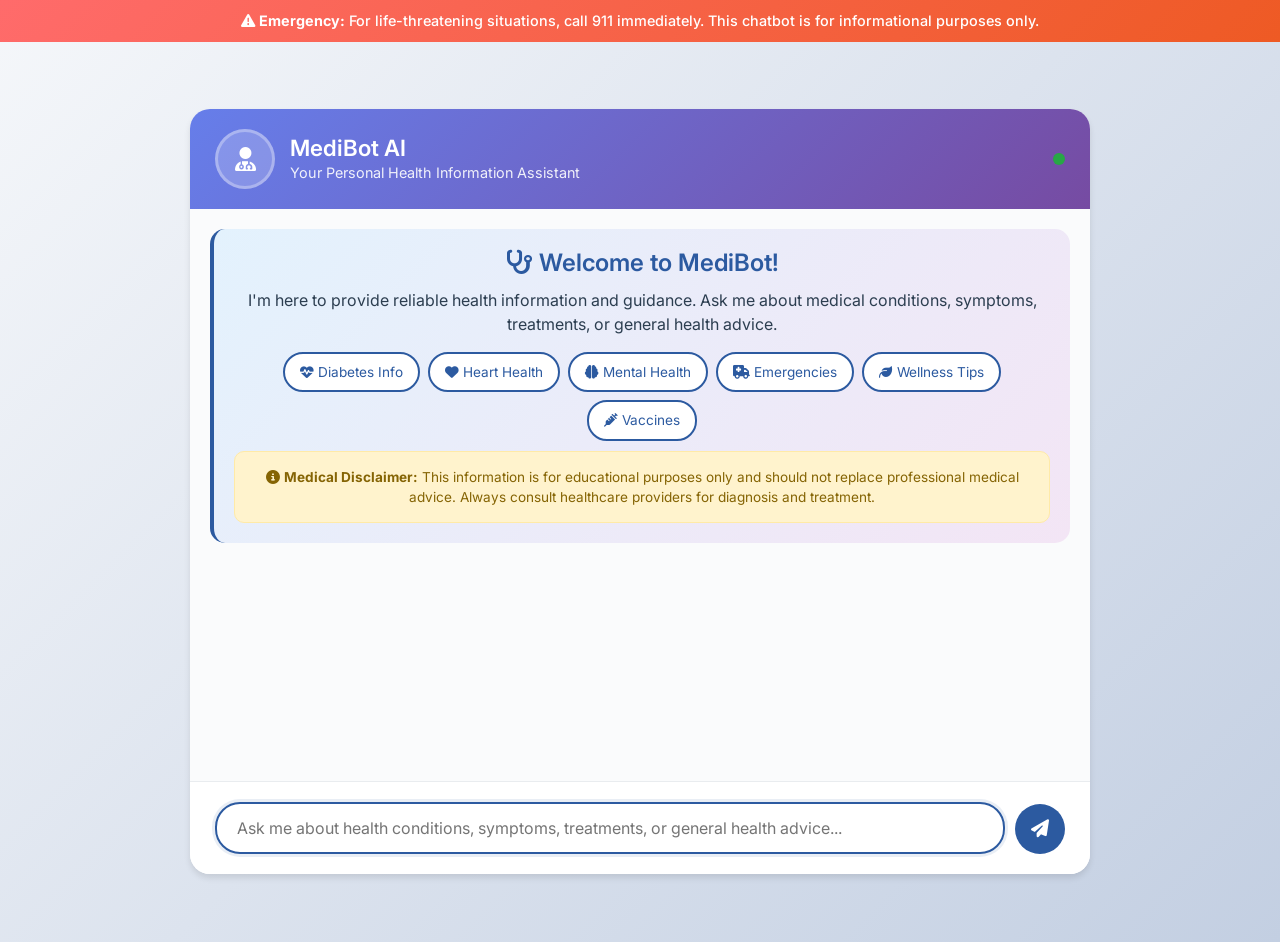
==== templates/chat.html @ 62eaead3 "first commit" ====
<!DOCTYPE html>
<html lang="en">
<head>
    <meta charset="UTF-8">
    <meta name="viewport" content="width=device-width, initial-scale=1.0">
    <title>MediBot - Your AI Health Assistant</title>
    
    <!-- Bootstrap 5 CSS -->
    <link href="https://cdn.jsdelivr.net/npm/bootstrap@5.3.0/dist/css/bootstrap.min.css" rel="stylesheet">
    <!-- Font Awesome -->
    <link rel="stylesheet" href="https://cdnjs.cloudflare.com/ajax/libs/font-awesome/6.4.0/css/all.min.css">
    <!-- Google Fonts -->
    <link href="https://fonts.googleapis.com/css2?family=Inter:wght@300;400;500;600;700&display=swap" rel="stylesheet">
    
    <style>
        :root {
            --primary-color: #2c5aa0;
            --secondary-color: #4a90e2;
            --success-color: #28a745;
            --danger-color: #dc3545;
            --warning-color: #ffc107;
            --info-color: #17a2b8;
            --light-bg: #f8f9fa;
            --dark-text: #2c3e50;
            --border-color: #e9ecef;
            --shadow: 0 4px 6px rgba(0, 0, 0, 0.1);
            --medical-gradient: linear-gradient(135deg, #667eea 0%, #764ba2 100%);
        }

        * {
            margin: 0;
            padding: 0;
            box-sizing: border-box;
        }

        body {
            font-family: 'Inter', sans-serif;
            background: linear-gradient(135deg, #f5f7fa 0%, #c3cfe2 100%);
            min-height: 100vh;
            color: var(--dark-text);
        }

        .main-container {
            min-height: 100vh;
            display: flex;
            align-items: center;
            padding: 20px;
        }

        .chat-container {
            max-width: 900px;
            width: 100%;
            margin: 0 auto;
            background: white;
            border-radius: 20px;
            box-shadow: var(--shadow);
            overflow: hidden;
            display: flex;
            flex-direction: column;
            height: 85vh;
        }

        .chat-header {
            background: var(--medical-gradient);
            color: white;
            padding: 20px 25px;
            display: flex;
            align-items: center;
            gap: 15px;
        }

        .bot-avatar {
            width: 60px;
            height: 60px;
            border-radius: 50%;
            background: rgba(255, 255, 255, 0.2);
            display: flex;
            align-items: center;
            justify-content: center;
            font-size: 24px;
            border: 3px solid rgba(255, 255, 255, 0.3);
        }

        .bot-info h3 {
            margin: 0;
            font-weight: 600;
            font-size: 1.4rem;
        }

        .bot-info p {
            margin: 0;
            opacity: 0.9;
            font-size: 0.9rem;
        }

        .status-indicator {
            width: 12px;
            height: 12px;
            background: var(--success-color);
            border-radius: 50%;
            margin-left: auto;
            animation: pulse 2s infinite;
        }

        @keyframes pulse {
            0% { opacity: 1; }
            50% { opacity: 0.5; }
            100% { opacity: 1; }
        }

        .chat-body {
            flex: 1;
            padding: 20px;
            overflow-y: auto;
            background: #fafbfc;
            display: flex;
            flex-direction: column;
            gap: 15px;
        }

        .welcome-message {
            background: linear-gradient(135deg, #e3f2fd 0%, #f3e5f5 100%);
            border-radius: 15px;
            padding: 20px;
            text-align: center;
            border-left: 4px solid var(--primary-color);
            margin-bottom: 20px;
        }

        .welcome-message h4 {
            color: var(--primary-color);
            margin-bottom: 10px;
            font-weight: 600;
        }

        .quick-suggestions {
            display: flex;
            flex-wrap: wrap;
            gap: 8px;
            margin-top: 15px;
            justify-content: center;
        }

        .suggestion-btn {
            background: white;
            border: 2px solid var(--primary-color);
            color: var(--primary-color);
            padding: 8px 15px;
            border-radius: 20px;
            font-size: 0.85rem;
            cursor: pointer;
            transition: all 0.3s ease;
            white-space: nowrap;
        }

        .suggestion-btn:hover {
            background: var(--primary-color);
            color: white;
            transform: translateY(-2px);
        }

        .message {
            display: flex;
            margin-bottom: 15px;
            animation: fadeInUp 0.3s ease;
        }

        @keyframes fadeInUp {
            from {
                opacity: 0;
                transform: translateY(20px);
            }
            to {
                opacity: 1;
                transform: translateY(0);
            }
        }

        .message.user {
            justify-content: flex-end;
        }

        .message.bot {
            justify-content: flex-start;
        }

        .message-content {
            max-width: 75%;
            padding: 15px 20px;
            border-radius: 18px;
            position: relative;
            word-wrap: break-word;
            line-height: 1.5;
        }

        .message.user .message-content {
            background: var(--primary-color);
            color: white;
            border-bottom-right-radius: 5px;
        }

        .message.bot .message-content {
            background: white;
            color: var(--dark-text);
            border: 1px solid var(--border-color);
            border-bottom-left-radius: 5px;
            box-shadow: 0 2px 4px rgba(0, 0, 0, 0.05);
        }

        .message-time {
            font-size: 0.75rem;
            opacity: 0.7;
            margin-top: 5px;
            display: block;
        }

        .message-avatar {
            width: 35px;
            height: 35px;
            border-radius: 50%;
            margin: 0 10px;
            display: flex;
            align-items: center;
            justify-content: center;
            font-size: 16px;
            flex-shrink: 0;
        }

        .message.user .message-avatar {
            background: var(--secondary-color);
            color: white;
        }

        .message.bot .message-avatar {
            background: var(--medical-gradient);
            color: white;
        }

        .chat-footer {
            padding: 20px 25px;
            background: white;
            border-top: 1px solid var(--border-color);
        }

        .input-container {
            display: flex;
            gap: 10px;
            align-items: flex-end;
        }

        .message-input {
            flex: 1;
            border: 2px solid var(--border-color);
            border-radius: 25px;
            padding: 12px 20px;
            font-size: 1rem;
            outline: none;
            transition: all 0.3s ease;
            resize: none;
            min-height: 50px;
            max-height: 120px;
        }

        .message-input:focus {
            border-color: var(--primary-color);
            box-shadow: 0 0 0 3px rgba(44, 90, 160, 0.1);
        }

        .send-button {
            width: 50px;
            height: 50px;
            border-radius: 50%;
            background: var(--primary-color);
            color: white;
            border: none;
            display: flex;
            align-items: center;
            justify-content: center;
            cursor: pointer;
            transition: all 0.3s ease;
            font-size: 18px;
        }

        .send-button:hover:not(:disabled) {
            background: var(--secondary-color);
            transform: scale(1.05);
        }

        .send-button:disabled {
            opacity: 0.6;
            cursor: not-allowed;
        }

        .typing-indicator {
            display: none;
            padding: 15px 20px;
            background: white;
            border-radius: 18px;
            border-bottom-left-radius: 5px;
            border: 1px solid var(--border-color);
            max-width: 75%;
        }

        .typing-dots {
            display: flex;
            gap: 4px;
        }

        .typing-dot {
            width: 8px;
            height: 8px;
            border-radius: 50%;
            background: var(--primary-color);
            animation: typing 1.4s infinite;
        }

        .typing-dot:nth-child(2) { animation-delay: 0.2s; }
        .typing-dot:nth-child(3) { animation-delay: 0.4s; }

        @keyframes typing {
            0%, 60%, 100% { transform: translateY(0); }
            30% { transform: translateY(-10px); }
        }

        .emergency-banner {
            background: linear-gradient(135deg, #ff6b6b 0%, #ee5a24 100%);
            color: white;
            padding: 10px 20px;
            text-align: center;
            font-size: 0.9rem;
            font-weight: 500;
        }

        .disclaimer {
            background: #fff3cd;
            border: 1px solid #ffeaa7;
            color: #856404;
            padding: 15px;
            border-radius: 10px;
            font-size: 0.85rem;
            margin-top: 10px;
        }

        /* Responsive Design */
        @media (max-width: 768px) {
            .main-container {
                padding: 10px;
            }
            
            .chat-container {
                height: 95vh;
                border-radius: 15px;
            }
            
            .chat-header {
                padding: 15px 20px;
            }
            
            .bot-avatar {
                width: 50px;
                height: 50px;
                font-size: 20px;
            }
            
            .bot-info h3 {
                font-size: 1.2rem;
            }
            
            .message-content {
                max-width: 85%;
                padding: 12px 16px;
            }
            
            .quick-suggestions {
                flex-direction: column;
                align-items: center;
            }
            
            .suggestion-btn {
                width: 100%;
                max-width: 200px;
            }
        }

        /* Custom scrollbar */
        .chat-body::-webkit-scrollbar {
            width: 6px;
        }

        .chat-body::-webkit-scrollbar-track {
            background: #f1f1f1;
            border-radius: 10px;
        }

        .chat-body::-webkit-scrollbar-thumb {
            background: var(--primary-color);
            border-radius: 10px;
        }

        .chat-body::-webkit-scrollbar-thumb:hover {
            background: var(--secondary-color);
        }

        /* Message formatting */
        .message-content h4, .message-content h5 {
            color: var(--primary-color);
            margin-bottom: 8px;
            font-weight: 600;
        }

        .message-content ul, .message-content ol {
            margin: 10px 0;
            padding-left: 20px;
        }

        .message-content li {
            margin-bottom: 5px;
        }

        .message-content strong {
            color: var(--primary-color);
        }
    </style>
</head>

<body>
    <div class="emergency-banner">
        <i class="fas fa-exclamation-triangle"></i>
        <strong>Emergency:</strong> For life-threatening situations, call 911 immediately. This chatbot is for informational purposes only.
    </div>

    <div class="main-container">
        <div class="chat-container">
            <!-- Chat Header -->
            <div class="chat-header">
                <div class="bot-avatar">
                    <i class="fas fa-user-md"></i>
                </div>
                <div class="bot-info">
                    <h3>MediBot AI</h3>
                    <p>Your Personal Health Information Assistant</p>
                </div>
                <div class="status-indicator"></div>
            </div>

            <!-- Chat Body -->
            <div class="chat-body" id="chatBody">
                <div class="welcome-message">
                    <h4><i class="fas fa-stethoscope"></i> Welcome to MediBot!</h4>
                    <p>I'm here to provide reliable health information and guidance. Ask me about medical conditions, symptoms, treatments, or general health advice.</p>
                    
                    <div class="quick-suggestions">
                        <button class="suggestion-btn" onclick="sendSuggestion('What is diabetes?')">
                            <i class="fas fa-heartbeat"></i> Diabetes Info
                        </button>
                        <button class="suggestion-btn" onclick="sendSuggestion('Heart disease symptoms')">
                            <i class="fas fa-heart"></i> Heart Health
                        </button>
                        <button class="suggestion-btn" onclick="sendSuggestion('Mental health tips')">
                            <i class="fas fa-brain"></i> Mental Health
                        </button>
                        <button class="suggestion-btn" onclick="sendSuggestion('Emergency situations')">
                            <i class="fas fa-ambulance"></i> Emergencies
                        </button>
                        <button class="suggestion-btn" onclick="sendSuggestion('Healthy lifestyle tips')">
                            <i class="fas fa-leaf"></i> Wellness Tips
                        </button>
                        <button class="suggestion-btn" onclick="sendSuggestion('Vaccination information')">
                            <i class="fas fa-syringe"></i> Vaccines
                        </button>
                    </div>

                    <div class="disclaimer">
                        <i class="fas fa-info-circle"></i>
                        <strong>Medical Disclaimer:</strong> This information is for educational purposes only and should not replace professional medical advice. Always consult healthcare providers for diagnosis and treatment.
                    </div>
                </div>

                <div class="typing-indicator" id="typingIndicator">
                    <div class="typing-dots">
                        <div class="typing-dot"></div>
                        <div class="typing-dot"></div>
                        <div class="typing-dot"></div>
                    </div>
                </div>
            </div>

            <!-- Chat Footer -->
            <div class="chat-footer">
                <form id="messageForm" class="input-container">
                    <textarea 
                        id="messageInput" 
                        class="message-input" 
                        placeholder="Ask me about health conditions, symptoms, treatments, or general health advice..."
                        rows="1"
                        required
                    ></textarea>
                    <button type="submit" class="send-button" id="sendButton">
                        <i class="fas fa-paper-plane"></i>
                    </button>
                </form>
            </div>
        </div>
    </div>

    <!-- Bootstrap 5 JS -->
    <script src="https://cdn.jsdelivr.net/npm/bootstrap@5.3.0/dist/js/bootstrap.bundle.min.js"></script>
    <!-- jQuery -->
    <script src="https://code.jquery.com/jquery-3.7.0.min.js"></script>

    <script>
        $(document).ready(function() {
            const chatBody = $('#chatBody');
            const messageForm = $('#messageForm');
            const messageInput = $('#messageInput');
            const sendButton = $('#sendButton');
            const typingIndicator = $('#typingIndicator');

            // Auto-resize textarea
            messageInput.on('input', function() {
                this.style.height = 'auto';
                this.style.height = (this.scrollHeight) + 'px';
            });

            // Handle form submission
            messageForm.on('submit', function(e) {
                e.preventDefault();
                const message = messageInput.val().trim();
                if (message) {
                    sendMessage(message);
                }
            });

            // Send message function
            function sendMessage(message) {
                const timestamp = getCurrentTime();
                
                // Add user message
                addMessage(message, 'user', timestamp);
                
                // Clear input and disable send button
                messageInput.val('');
                messageInput.css('height', 'auto');
                sendButton.prop('disabled', true);
                
                // Show typing indicator
                showTypingIndicator();
                
                // Send AJAX request
                $.ajax({
                    url: '/get',
                    method: 'POST',
                    data: { msg: message },
                    success: function(response) {
                        hideTypingIndicator();
                        addMessage(response, 'bot', timestamp);
                        sendButton.prop('disabled', false);
                        messageInput.focus();
                    },
                    error: function() {
                        hideTypingIndicator();
                        addMessage('Sorry, I encountered an error. Please try again.', 'bot', timestamp);
                        sendButton.prop('disabled', false);
                        messageInput.focus();
                    }
                });
            }

            // Add message to chat
            function addMessage(content, sender, timestamp) {
                const messageHtml = `
                    <div class="message ${sender}">
                        ${sender === 'bot' ? '<div class="message-avatar"><i class="fas fa-user-md"></i></div>' : ''}
                        <div class="message-content">
                            ${formatMessage(content)}
                            <span class="message-time">${timestamp}</span>
                        </div>
                        ${sender === 'user' ? '<div class="message-avatar"><i class="fas fa-user"></i></div>' : ''}
                    </div>
                `;
                
                chatBody.append(messageHtml);
                scrollToBottom();
            }

            // Format message content
            function formatMessage(content) {
                // Convert **text** to bold
                content = content.replace(/\*\*(.*?)\*\*/g, '<strong>$1</strong>');
                
                // Convert bullet points
                content = content.replace(/^• /gm, '<li>');
                content = content.replace(/^- /gm, '<li>');
                
                // Convert line breaks
                content = content.replace(/\n/g, '<br>');
                
                // Wrap lists
                if (content.includes('<li>')) {
                    content = content.replace(/(<li>.*?<br>)+/g, function(match) {
                        return '<ul>' + match.replace(/<br>/g, '</li>') + '</ul>';
                    });
                }
                
                return content;
            }

            // Show typing indicator
            function showTypingIndicator() {
                typingIndicator.show();
                scrollToBottom();
            }

            // Hide typing indicator
            function hideTypingIndicator() {
                typingIndicator.hide();
            }

            // Scroll to bottom
            function scrollToBottom() {
                chatBody.scrollTop(chatBody[0].scrollHeight);
            }

            // Get current time
            function getCurrentTime() {
                const now = new Date();
                return now.toLocaleTimeString([], { hour: '2-digit', minute: '2-digit' });
            }

            // Handle Enter key (Shift+Enter for new line)
            messageInput.on('keydown', function(e) {
                if (e.key === 'Enter' && !e.shiftKey) {
                    e.preventDefault();
                    messageForm.submit();
                }
            });

            // Focus on input when page loads
            messageInput.focus();
        });

        // Send suggestion function
        function sendSuggestion(message) {
            $('#messageInput').val(message);
            $('#messageForm').submit();
        }
    </script>
</body>
</html>
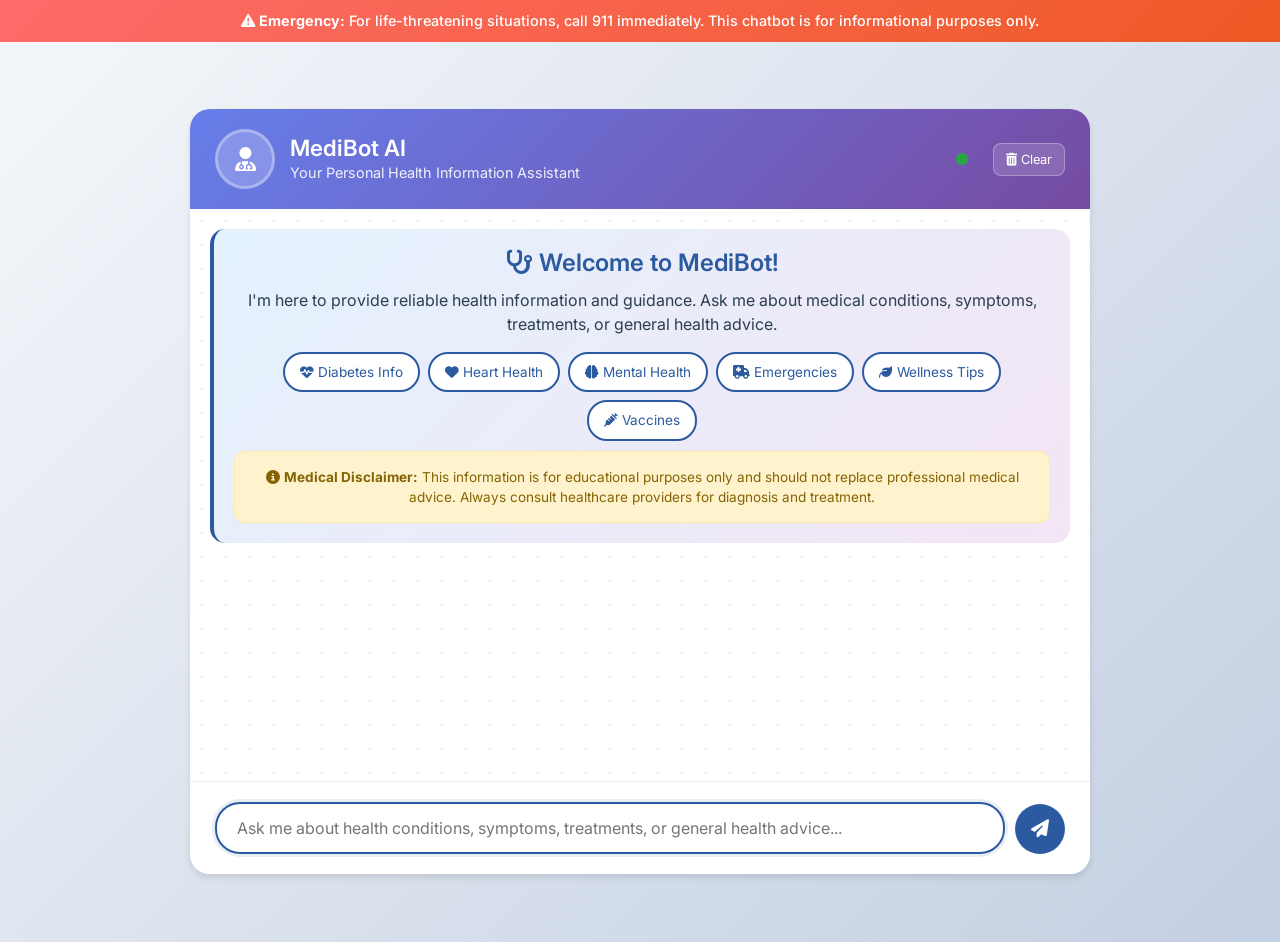
==== commit c82e60e4: "#1" ====
--- a/templates/chat.html
+++ b/templates/chat.html
@@ -112,10 +112,13 @@
             flex: 1;
             padding: 20px;
             overflow-y: auto;
-            background: #fafbfc;
+            background: var(--chat-bg);
+            background-image: radial-gradient(var(--border-color) 1px, transparent 1px);
+            background-size: 24px 24px;
             display: flex;
             flex-direction: column;
             gap: 15px;
+            transition: background 0.3s;
         }
 
         .welcome-message {
@@ -419,6 +422,87 @@
 
         .message-content strong {
             color: var(--primary-color);
+        }
+
+        /* Message actions (copy + feedback) */
+        .message-actions {
+            display: flex;
+            align-items: center;
+            gap: 6px;
+            margin-top: 8px;
+            opacity: 0;
+            transition: opacity 0.2s ease;
+        }
+
+        .message:hover .message-actions {
+            opacity: 1;
+        }
+
+        .action-btn {
+            background: none;
+            border: 1px solid var(--border-color);
+            border-radius: 12px;
+            padding: 3px 8px;
+            font-size: 0.75rem;
+            cursor: pointer;
+            color: #6c757d;
+            display: flex;
+            align-items: center;
+            gap: 4px;
+            transition: all 0.2s ease;
+        }
+
+        .action-btn:hover {
+            background: var(--light-bg);
+            color: var(--primary-color);
+            border-color: var(--primary-color);
+        }
+
+        .action-btn.copied {
+            color: var(--success-color);
+            border-color: var(--success-color);
+        }
+
+        .action-btn.liked {
+            color: var(--success-color);
+            border-color: var(--success-color);
+            background: #e8f5e9;
+        }
+
+        .action-btn.disliked {
+            color: var(--danger-color);
+            border-color: var(--danger-color);
+            background: #fdecea;
+        }
+
+        /* Scroll to top button */
+        #scrollTopBtn {
+            position: fixed;
+            bottom: 30px;
+            right: 30px;
+            width: 44px;
+            height: 44px;
+            border-radius: 50%;
+            background: var(--primary-color);
+            color: white;
+            border: none;
+            font-size: 18px;
+            cursor: pointer;
+            display: none;
+            align-items: center;
+            justify-content: center;
+            box-shadow: 0 4px 12px rgba(44, 90, 160, 0.4);
+            transition: all 0.3s ease;
+            z-index: 999;
+        }
+
+        #scrollTopBtn:hover {
+            background: var(--secondary-color);
+            transform: translateY(-2px);
+        }
+
+        #scrollTopBtn.visible {
+            display: flex;
         }
     </style>
 </head>
@@ -441,6 +525,9 @@
                     <p>Your Personal Health Information Assistant</p>
                 </div>
                 <div class="status-indicator"></div>
+                <button id="clearChatBtn" title="Clear chat" aria-label="Clear chat history" style="background:rgba(255,255,255,0.15);border:1px solid rgba(255,255,255,0.3);color:white;border-radius:8px;padding:6px 12px;font-size:0.8rem;cursor:pointer;margin-left:10px;transition:background 0.2s;">
+                    <i class="fas fa-trash-alt"></i> Clear
+                </button>
             </div>
 
             <!-- Chat Body -->
@@ -503,6 +590,11 @@
         </div>
     </div>
 
+    <!-- Scroll to top button -->
+    <button id="scrollTopBtn" title="Scroll to top" aria-label="Scroll to top">
+        <i class="fas fa-chevron-up"></i>
+    </button>
+
     <!-- Bootstrap 5 JS -->
     <script src="https://cdn.jsdelivr.net/npm/bootstrap@5.3.0/dist/js/bootstrap.bundle.min.js"></script>
     <!-- jQuery -->
@@ -515,6 +607,26 @@
             const messageInput = $('#messageInput');
             const sendButton = $('#sendButton');
             const typingIndicator = $('#typingIndicator');
+
+            // Load chat history from session
+            $.get('/history', function(history) {
+                history.forEach(function(entry) {
+                    const timestamp = '';
+                    if (entry.role === 'user') {
+                        addMessage(entry.text, 'user', timestamp, true);
+                    } else {
+                        addMessage(entry.text, 'bot', timestamp, true);
+                    }
+                });
+                if (history.length > 0) scrollToBottom();
+            });
+
+            // Clear chat button
+            $('#clearChatBtn').on('click', function() {
+                $.post('/clear', function() {
+                    chatBody.find('.message').remove();
+                });
+            });
 
             // Auto-resize textarea
             messageInput.on('input', function() {
@@ -567,20 +679,37 @@
             }
 
             // Add message to chat
-            function addMessage(content, sender, timestamp) {
+            function addMessage(content, sender, timestamp, silent) {
+                const actions = sender === 'bot' ? `
+                    <div class="message-actions">
+                        <button class="action-btn copy-btn" title="Copy to clipboard">
+                            <i class="fas fa-copy"></i> Copy
+                        </button>
+                        <button class="action-btn feedback-btn" data-value="up" title="Helpful">
+                            <i class="fas fa-thumbs-up"></i>
+                        </button>
+                        <button class="action-btn feedback-btn" data-value="down" title="Not helpful">
+                            <i class="fas fa-thumbs-down"></i>
+                        </button>
+                    </div>` : '';
+
+                const timeHtml = timestamp ? `<span class="message-time">${timestamp}</span>` : '';
+                const animStyle = silent ? 'style="animation:none"' : '';
+
                 const messageHtml = `
-                    <div class="message ${sender}">
+                    <div class="message ${sender}" ${animStyle}>
                         ${sender === 'bot' ? '<div class="message-avatar"><i class="fas fa-user-md"></i></div>' : ''}
                         <div class="message-content">
                             ${formatMessage(content)}
-                            <span class="message-time">${timestamp}</span>
+                            ${timeHtml}
+                            ${actions}
                         </div>
                         ${sender === 'user' ? '<div class="message-avatar"><i class="fas fa-user"></i></div>' : ''}
                     </div>
                 `;
-                
+
                 chatBody.append(messageHtml);
-                scrollToBottom();
+                if (!silent) scrollToBottom();
             }
 
             // Format message content
@@ -635,6 +764,45 @@
                 }
             });
 
+            // Copy button handler
+            chatBody.on('click', '.copy-btn', function() {
+                const btn = $(this);
+                const text = btn.closest('.message-content').clone()
+                    .find('.message-time, .message-actions').remove().end()
+                    .text().trim();
+                navigator.clipboard.writeText(text).then(() => {
+                    btn.addClass('copied').html('<i class="fas fa-check"></i> Copied');
+                    setTimeout(() => btn.removeClass('copied').html('<i class="fas fa-copy"></i> Copy'), 2000);
+                });
+            });
+
+            // Feedback button handler
+            chatBody.on('click', '.feedback-btn', function() {
+                const btn = $(this);
+                const group = btn.closest('.message-actions').find('.feedback-btn');
+                group.removeClass('liked disliked');
+                if (btn.data('value') === 'up') {
+                    btn.addClass('liked');
+                } else {
+                    btn.addClass('disliked');
+                }
+                group.prop('disabled', true);
+            });
+
+            // Scroll to top button
+            const scrollTopBtn = $('#scrollTopBtn');
+            chatBody.on('scroll', function() {
+                if (chatBody.scrollTop() > 200) {
+                    scrollTopBtn.addClass('visible');
+                } else {
+                    scrollTopBtn.removeClass('visible');
+                }
+            });
+
+            scrollTopBtn.on('click', function() {
+                chatBody.animate({ scrollTop: 0 }, 400);
+            });
+
             // Focus on input when page loads
             messageInput.focus();
         });
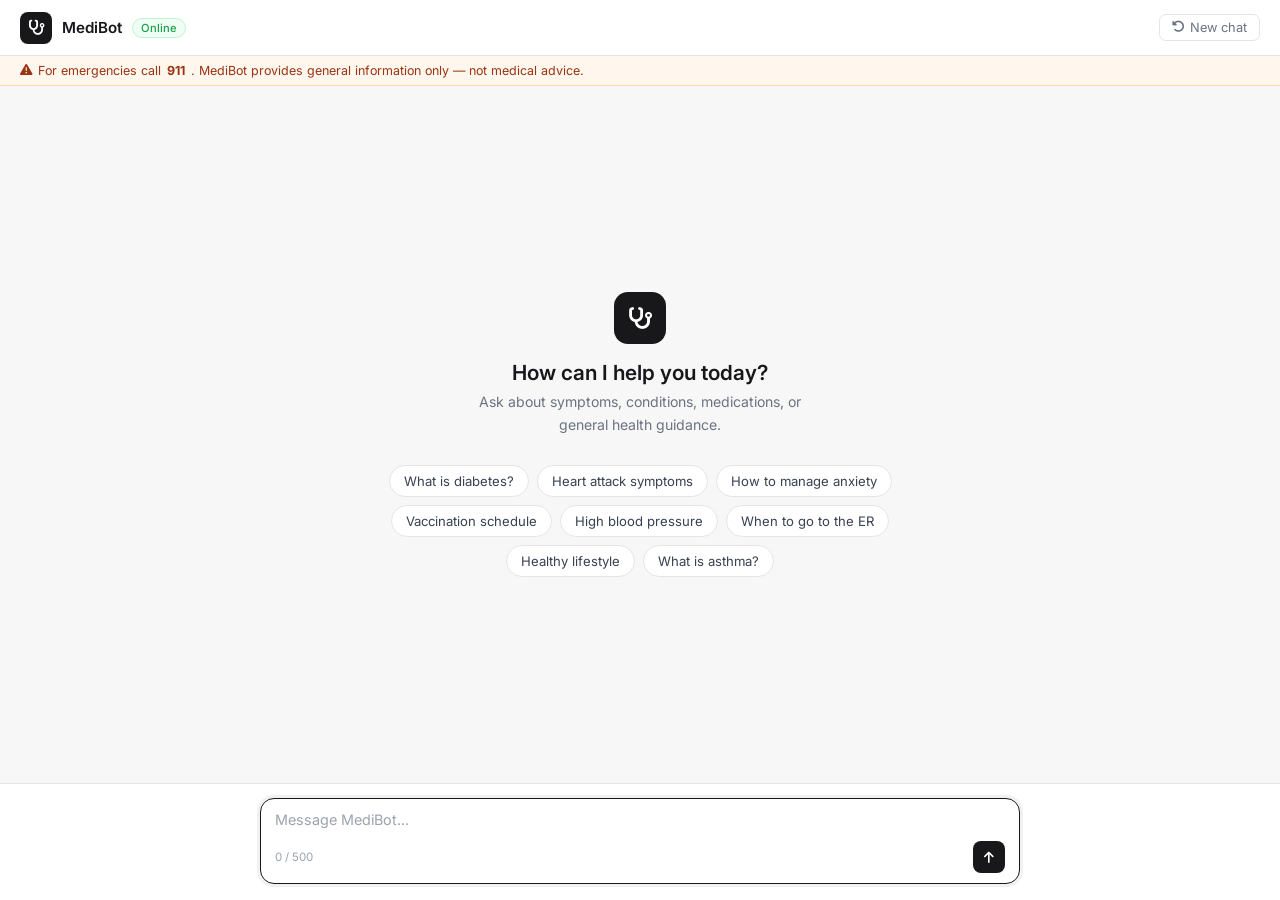
==== commit e9ef13be: "#2" ====
--- a/templates/chat.html
+++ b/templates/chat.html
@@ -3,772 +3,607 @@
 <head>
     <meta charset="UTF-8">
     <meta name="viewport" content="width=device-width, initial-scale=1.0">
-    <title>MediBot - Your AI Health Assistant</title>
-    
-    <!-- Bootstrap 5 CSS -->
-    <link href="https://cdn.jsdelivr.net/npm/bootstrap@5.3.0/dist/css/bootstrap.min.css" rel="stylesheet">
-    <!-- Font Awesome -->
+    <title>MediBot</title>
+    <link href="https://fonts.googleapis.com/css2?family=Inter:wght@400;500;600&display=swap" rel="stylesheet">
     <link rel="stylesheet" href="https://cdnjs.cloudflare.com/ajax/libs/font-awesome/6.4.0/css/all.min.css">
-    <!-- Google Fonts -->
-    <link href="https://fonts.googleapis.com/css2?family=Inter:wght@300;400;500;600;700&display=swap" rel="stylesheet">
-    
     <style>
-        :root {
-            --primary-color: #2c5aa0;
-            --secondary-color: #4a90e2;
-            --success-color: #28a745;
-            --danger-color: #dc3545;
-            --warning-color: #ffc107;
-            --info-color: #17a2b8;
-            --light-bg: #f8f9fa;
-            --dark-text: #2c3e50;
-            --border-color: #e9ecef;
-            --shadow: 0 4px 6px rgba(0, 0, 0, 0.1);
-            --medical-gradient: linear-gradient(135deg, #667eea 0%, #764ba2 100%);
-        }
-
-        * {
-            margin: 0;
-            padding: 0;
-            box-sizing: border-box;
-        }
+        *, *::before, *::after { box-sizing: border-box; margin: 0; padding: 0; }
 
         body {
             font-family: 'Inter', sans-serif;
-            background: linear-gradient(135deg, #f5f7fa 0%, #c3cfe2 100%);
-            min-height: 100vh;
-            color: var(--dark-text);
-        }
-
-        .main-container {
-            min-height: 100vh;
-            display: flex;
-            align-items: center;
-            padding: 20px;
-        }
-
-        .chat-container {
-            max-width: 900px;
-            width: 100%;
-            margin: 0 auto;
-            background: white;
+            background: #f7f7f8;
+            height: 100vh;
+            display: flex;
+            flex-direction: column;
+            color: #1a1a1a;
+        }
+
+        /* Top bar */
+        .topbar {
+            height: 56px;
+            background: #fff;
+            border-bottom: 1px solid #e5e5e5;
+            display: flex;
+            align-items: center;
+            padding: 0 20px;
+            gap: 10px;
+            flex-shrink: 0;
+        }
+
+        .topbar-logo {
+            width: 32px;
+            height: 32px;
+            background: #18181b;
+            border-radius: 8px;
+            display: flex;
+            align-items: center;
+            justify-content: center;
+            color: white;
+            font-size: 15px;
+        }
+
+        .topbar-title {
+            font-size: 0.95rem;
+            font-weight: 600;
+            color: #18181b;
+        }
+
+        .topbar-badge {
+            font-size: 0.7rem;
+            background: #f0fdf4;
+            color: #16a34a;
+            border: 1px solid #bbf7d0;
             border-radius: 20px;
-            box-shadow: var(--shadow);
-            overflow: hidden;
+            padding: 2px 8px;
+            font-weight: 500;
+        }
+
+        .topbar-actions {
+            margin-left: auto;
+            display: flex;
+            align-items: center;
+            gap: 8px;
+        }
+
+        .topbar-btn {
+            background: none;
+            border: 1px solid #e5e5e5;
+            border-radius: 7px;
+            padding: 5px 12px;
+            font-size: 0.8rem;
+            color: #6b7280;
+            cursor: pointer;
+            display: flex;
+            align-items: center;
+            gap: 5px;
+            transition: all 0.15s;
+            font-family: 'Inter', sans-serif;
+        }
+
+        .topbar-btn:hover {
+            background: #f4f4f5;
+            color: #18181b;
+            border-color: #d1d5db;
+        }
+
+        /* Emergency strip */
+        .emergency-strip {
+            background: #fff7ed;
+            border-bottom: 1px solid #fed7aa;
+            padding: 7px 20px;
+            font-size: 0.78rem;
+            color: #9a3412;
+            display: flex;
+            align-items: center;
+            gap: 6px;
+            flex-shrink: 0;
+        }
+
+        /* Chat area */
+        .chat-area {
+            flex: 1;
+            overflow-y: auto;
+            padding: 24px 0;
             display: flex;
             flex-direction: column;
-            height: 85vh;
-        }
-
-        .chat-header {
-            background: var(--medical-gradient);
+        }
+
+        .chat-area::-webkit-scrollbar { width: 5px; }
+        .chat-area::-webkit-scrollbar-track { background: transparent; }
+        .chat-area::-webkit-scrollbar-thumb { background: #d1d5db; border-radius: 10px; }
+
+        /* Empty state */
+        .empty-state {
+            flex: 1;
+            display: flex;
+            flex-direction: column;
+            align-items: center;
+            justify-content: center;
+            padding: 40px 20px;
+            text-align: center;
+        }
+
+        .empty-icon {
+            width: 52px;
+            height: 52px;
+            background: #18181b;
+            border-radius: 14px;
+            display: flex;
+            align-items: center;
+            justify-content: center;
             color: white;
-            padding: 20px 25px;
-            display: flex;
-            align-items: center;
-            gap: 15px;
-        }
-
-        .bot-avatar {
-            width: 60px;
-            height: 60px;
-            border-radius: 50%;
-            background: rgba(255, 255, 255, 0.2);
-            display: flex;
-            align-items: center;
-            justify-content: center;
-            font-size: 24px;
-            border: 3px solid rgba(255, 255, 255, 0.3);
-        }
-
-        .bot-info h3 {
-            margin: 0;
+            font-size: 22px;
+            margin-bottom: 16px;
+        }
+
+        .empty-state h2 {
+            font-size: 1.3rem;
             font-weight: 600;
-            font-size: 1.4rem;
-        }
-
-        .bot-info p {
-            margin: 0;
-            opacity: 0.9;
-            font-size: 0.9rem;
-        }
-
-        .status-indicator {
-            width: 12px;
-            height: 12px;
-            background: var(--success-color);
-            border-radius: 50%;
-            margin-left: auto;
-            animation: pulse 2s infinite;
-        }
-
-        @keyframes pulse {
-            0% { opacity: 1; }
-            50% { opacity: 0.5; }
-            100% { opacity: 1; }
-        }
-
-        .chat-body {
-            flex: 1;
-            padding: 20px;
-            overflow-y: auto;
-            background: var(--chat-bg);
-            background-image: radial-gradient(var(--border-color) 1px, transparent 1px);
-            background-size: 24px 24px;
-            display: flex;
-            flex-direction: column;
-            gap: 15px;
-            transition: background 0.3s;
-        }
-
-        .welcome-message {
-            background: linear-gradient(135deg, #e3f2fd 0%, #f3e5f5 100%);
-            border-radius: 15px;
-            padding: 20px;
-            text-align: center;
-            border-left: 4px solid var(--primary-color);
-            margin-bottom: 20px;
-        }
-
-        .welcome-message h4 {
-            color: var(--primary-color);
-            margin-bottom: 10px;
-            font-weight: 600;
-        }
-
-        .quick-suggestions {
+            color: #18181b;
+            margin-bottom: 6px;
+        }
+
+        .empty-state p {
+            font-size: 0.88rem;
+            color: #6b7280;
+            max-width: 340px;
+            line-height: 1.6;
+            margin-bottom: 28px;
+        }
+
+        .chips {
             display: flex;
             flex-wrap: wrap;
             gap: 8px;
-            margin-top: 15px;
             justify-content: center;
-        }
-
-        .suggestion-btn {
-            background: white;
-            border: 2px solid var(--primary-color);
-            color: var(--primary-color);
-            padding: 8px 15px;
+            max-width: 520px;
+        }
+
+        .chip {
+            background: #fff;
+            border: 1px solid #e5e5e5;
             border-radius: 20px;
-            font-size: 0.85rem;
+            padding: 7px 14px;
+            font-size: 0.82rem;
+            color: #374151;
             cursor: pointer;
-            transition: all 0.3s ease;
-            white-space: nowrap;
-        }
-
-        .suggestion-btn:hover {
-            background: var(--primary-color);
-            color: white;
-            transform: translateY(-2px);
-        }
-
-        .message {
-            display: flex;
-            margin-bottom: 15px;
-            animation: fadeInUp 0.3s ease;
-        }
-
-        @keyframes fadeInUp {
-            from {
-                opacity: 0;
-                transform: translateY(20px);
-            }
-            to {
-                opacity: 1;
-                transform: translateY(0);
-            }
-        }
-
-        .message.user {
-            justify-content: flex-end;
-        }
-
-        .message.bot {
-            justify-content: flex-start;
-        }
-
-        .message-content {
-            max-width: 75%;
-            padding: 15px 20px;
-            border-radius: 18px;
-            position: relative;
+            transition: all 0.15s;
+            font-family: 'Inter', sans-serif;
+        }
+
+        .chip:hover {
+            background: #18181b;
+            color: #fff;
+            border-color: #18181b;
+        }
+
+        /* Messages */
+        .message-row {
+            padding: 4px 0;
+            display: flex;
+            flex-direction: column;
+        }
+
+        .message-row.user {
+            align-items: flex-end;
+            padding-right: 20px;
+            padding-left: 80px;
+        }
+
+        .message-row.bot {
+            align-items: flex-start;
+            padding-left: 20px;
+            padding-right: 80px;
+        }
+
+        .bubble {
+            max-width: 680px;
+            padding: 11px 16px;
+            border-radius: 14px;
+            font-size: 0.9rem;
+            line-height: 1.6;
             word-wrap: break-word;
-            line-height: 1.5;
-        }
-
-        .message.user .message-content {
-            background: var(--primary-color);
-            color: white;
-            border-bottom-right-radius: 5px;
-        }
-
-        .message.bot .message-content {
-            background: white;
-            color: var(--dark-text);
-            border: 1px solid var(--border-color);
-            border-bottom-left-radius: 5px;
-            box-shadow: 0 2px 4px rgba(0, 0, 0, 0.05);
-        }
-
-        .message-time {
-            font-size: 0.75rem;
-            opacity: 0.7;
-            margin-top: 5px;
-            display: block;
-        }
-
-        .message-avatar {
-            width: 35px;
-            height: 35px;
+        }
+
+        .message-row.user .bubble {
+            background: #18181b;
+            color: #fff;
+            border-bottom-right-radius: 4px;
+        }
+
+        .message-row.bot .bubble {
+            background: #fff;
+            color: #1a1a1a;
+            border: 1px solid #e5e5e5;
+            border-bottom-left-radius: 4px;
+        }
+
+        .bubble strong { color: inherit; font-weight: 600; }
+        .bubble ul, .bubble ol { padding-left: 18px; margin: 6px 0; }
+        .bubble li { margin-bottom: 3px; }
+
+        .msg-meta {
+            display: flex;
+            align-items: center;
+            gap: 8px;
+            margin-top: 4px;
+            padding: 0 2px;
+        }
+
+        .msg-time {
+            font-size: 0.7rem;
+            color: #9ca3af;
+        }
+
+        .msg-actions {
+            display: flex;
+            gap: 4px;
+            opacity: 0;
+            transition: opacity 0.15s;
+        }
+
+        .message-row:hover .msg-actions { opacity: 1; }
+
+        .msg-action-btn {
+            background: none;
+            border: 1px solid #e5e5e5;
+            border-radius: 6px;
+            padding: 2px 7px;
+            font-size: 0.7rem;
+            color: #9ca3af;
+            cursor: pointer;
+            display: flex;
+            align-items: center;
+            gap: 3px;
+            transition: all 0.15s;
+            font-family: 'Inter', sans-serif;
+        }
+
+        .msg-action-btn:hover { background: #f4f4f5; color: #374151; border-color: #d1d5db; }
+        .msg-action-btn.copied { color: #16a34a; border-color: #bbf7d0; }
+        .msg-action-btn.liked { color: #16a34a; border-color: #bbf7d0; background: #f0fdf4; }
+        .msg-action-btn.disliked { color: #dc2626; border-color: #fecaca; background: #fef2f2; }
+
+        /* Typing indicator */
+        .typing-row {
+            display: none;
+            padding: 4px 20px;
+        }
+
+        .typing-bubble {
+            background: #fff;
+            border: 1px solid #e5e5e5;
+            border-radius: 14px;
+            border-bottom-left-radius: 4px;
+            padding: 12px 16px;
+            display: inline-flex;
+            gap: 4px;
+            align-items: center;
+        }
+
+        .typing-dot {
+            width: 7px;
+            height: 7px;
+            background: #9ca3af;
             border-radius: 50%;
-            margin: 0 10px;
-            display: flex;
-            align-items: center;
-            justify-content: center;
-            font-size: 16px;
-            flex-shrink: 0;
-        }
-
-        .message.user .message-avatar {
-            background: var(--secondary-color);
-            color: white;
-        }
-
-        .message.bot .message-avatar {
-            background: var(--medical-gradient);
-            color: white;
-        }
-
-        .chat-footer {
-            padding: 20px 25px;
-            background: white;
-            border-top: 1px solid var(--border-color);
-        }
-
-        .input-container {
-            display: flex;
-            gap: 10px;
-            align-items: flex-end;
-        }
-
-        .message-input {
-            flex: 1;
-            border: 2px solid var(--border-color);
-            border-radius: 25px;
-            padding: 12px 20px;
-            font-size: 1rem;
-            outline: none;
-            transition: all 0.3s ease;
-            resize: none;
-            min-height: 50px;
-            max-height: 120px;
-        }
-
-        .message-input:focus {
-            border-color: var(--primary-color);
-            box-shadow: 0 0 0 3px rgba(44, 90, 160, 0.1);
-        }
-
-        .send-button {
-            width: 50px;
-            height: 50px;
-            border-radius: 50%;
-            background: var(--primary-color);
-            color: white;
-            border: none;
-            display: flex;
-            align-items: center;
-            justify-content: center;
-            cursor: pointer;
-            transition: all 0.3s ease;
-            font-size: 18px;
-        }
-
-        .send-button:hover:not(:disabled) {
-            background: var(--secondary-color);
-            transform: scale(1.05);
-        }
-
-        .send-button:disabled {
-            opacity: 0.6;
-            cursor: not-allowed;
-        }
-
-        .typing-indicator {
-            display: none;
-            padding: 15px 20px;
-            background: white;
-            border-radius: 18px;
-            border-bottom-left-radius: 5px;
-            border: 1px solid var(--border-color);
-            max-width: 75%;
-        }
-
-        .typing-dots {
-            display: flex;
-            gap: 4px;
-        }
-
-        .typing-dot {
-            width: 8px;
-            height: 8px;
-            border-radius: 50%;
-            background: var(--primary-color);
-            animation: typing 1.4s infinite;
+            animation: bounce 1.4s infinite;
         }
 
         .typing-dot:nth-child(2) { animation-delay: 0.2s; }
         .typing-dot:nth-child(3) { animation-delay: 0.4s; }
 
-        @keyframes typing {
+        @keyframes bounce {
             0%, 60%, 100% { transform: translateY(0); }
-            30% { transform: translateY(-10px); }
-        }
-
-        .emergency-banner {
-            background: linear-gradient(135deg, #ff6b6b 0%, #ee5a24 100%);
+            30% { transform: translateY(-6px); }
+        }
+
+        /* Input area */
+        .input-area {
+            background: #fff;
+            border-top: 1px solid #e5e5e5;
+            padding: 14px 20px 16px;
+            flex-shrink: 0;
+        }
+
+        .input-box {
+            max-width: 760px;
+            margin: 0 auto;
+            background: #f7f7f8;
+            border: 1px solid #e5e5e5;
+            border-radius: 14px;
+            padding: 10px 14px;
+            display: flex;
+            flex-direction: column;
+            gap: 8px;
+            transition: border-color 0.15s, box-shadow 0.15s;
+        }
+
+        .input-box:focus-within {
+            border-color: #18181b;
+            box-shadow: 0 0 0 3px rgba(24,24,27,0.06);
+            background: #fff;
+        }
+
+        textarea.msg-input {
+            width: 100%;
+            background: none;
+            border: none;
+            outline: none;
+            font-family: 'Inter', sans-serif;
+            font-size: 0.9rem;
+            color: #1a1a1a;
+            resize: none;
+            min-height: 24px;
+            max-height: 120px;
+            line-height: 1.5;
+        }
+
+        textarea.msg-input::placeholder { color: #9ca3af; }
+
+        .input-footer {
+            display: flex;
+            align-items: center;
+            justify-content: space-between;
+        }
+
+        .char-count {
+            font-size: 0.72rem;
+            color: #9ca3af;
+            transition: color 0.15s;
+        }
+
+        .char-count.warn { color: #d97706; }
+        .char-count.limit { color: #dc2626; font-weight: 600; }
+
+        .send-btn {
+            width: 32px;
+            height: 32px;
+            background: #18181b;
+            border: none;
+            border-radius: 8px;
             color: white;
-            padding: 10px 20px;
-            text-align: center;
-            font-size: 0.9rem;
-            font-weight: 500;
-        }
-
-        .disclaimer {
-            background: #fff3cd;
-            border: 1px solid #ffeaa7;
-            color: #856404;
-            padding: 15px;
-            border-radius: 10px;
-            font-size: 0.85rem;
-            margin-top: 10px;
-        }
-
-        /* Responsive Design */
-        @media (max-width: 768px) {
-            .main-container {
-                padding: 10px;
-            }
-            
-            .chat-container {
-                height: 95vh;
-                border-radius: 15px;
-            }
-            
-            .chat-header {
-                padding: 15px 20px;
-            }
-            
-            .bot-avatar {
-                width: 50px;
-                height: 50px;
-                font-size: 20px;
-            }
-            
-            .bot-info h3 {
-                font-size: 1.2rem;
-            }
-            
-            .message-content {
-                max-width: 85%;
-                padding: 12px 16px;
-            }
-            
-            .quick-suggestions {
-                flex-direction: column;
-                align-items: center;
-            }
-            
-            .suggestion-btn {
-                width: 100%;
-                max-width: 200px;
-            }
-        }
-
-        /* Custom scrollbar */
-        .chat-body::-webkit-scrollbar {
-            width: 6px;
-        }
-
-        .chat-body::-webkit-scrollbar-track {
-            background: #f1f1f1;
-            border-radius: 10px;
-        }
-
-        .chat-body::-webkit-scrollbar-thumb {
-            background: var(--primary-color);
-            border-radius: 10px;
-        }
-
-        .chat-body::-webkit-scrollbar-thumb:hover {
-            background: var(--secondary-color);
-        }
-
-        /* Message formatting */
-        .message-content h4, .message-content h5 {
-            color: var(--primary-color);
-            margin-bottom: 8px;
-            font-weight: 600;
-        }
-
-        .message-content ul, .message-content ol {
-            margin: 10px 0;
-            padding-left: 20px;
-        }
-
-        .message-content li {
-            margin-bottom: 5px;
-        }
-
-        .message-content strong {
-            color: var(--primary-color);
-        }
-
-        /* Message actions (copy + feedback) */
-        .message-actions {
-            display: flex;
-            align-items: center;
-            gap: 6px;
-            margin-top: 8px;
-            opacity: 0;
-            transition: opacity 0.2s ease;
-        }
-
-        .message:hover .message-actions {
-            opacity: 1;
-        }
-
-        .action-btn {
-            background: none;
-            border: 1px solid var(--border-color);
-            border-radius: 12px;
-            padding: 3px 8px;
-            font-size: 0.75rem;
             cursor: pointer;
-            color: #6c757d;
-            display: flex;
-            align-items: center;
-            gap: 4px;
-            transition: all 0.2s ease;
-        }
-
-        .action-btn:hover {
-            background: var(--light-bg);
-            color: var(--primary-color);
-            border-color: var(--primary-color);
-        }
-
-        .action-btn.copied {
-            color: var(--success-color);
-            border-color: var(--success-color);
-        }
-
-        .action-btn.liked {
-            color: var(--success-color);
-            border-color: var(--success-color);
-            background: #e8f5e9;
-        }
-
-        .action-btn.disliked {
-            color: var(--danger-color);
-            border-color: var(--danger-color);
-            background: #fdecea;
-        }
-
-        /* Scroll to top button */
+            display: flex;
+            align-items: center;
+            justify-content: center;
+            font-size: 13px;
+            transition: all 0.15s;
+            flex-shrink: 0;
+        }
+
+        .send-btn:hover:not(:disabled) { background: #374151; }
+        .send-btn:disabled { background: #d1d5db; cursor: not-allowed; }
+
+        /* Scroll to top */
         #scrollTopBtn {
             position: fixed;
-            bottom: 30px;
-            right: 30px;
-            width: 44px;
-            height: 44px;
+            bottom: 90px;
+            right: 24px;
+            width: 36px;
+            height: 36px;
+            background: #fff;
+            border: 1px solid #e5e5e5;
             border-radius: 50%;
-            background: var(--primary-color);
-            color: white;
-            border: none;
-            font-size: 18px;
+            color: #6b7280;
+            font-size: 14px;
             cursor: pointer;
             display: none;
             align-items: center;
             justify-content: center;
-            box-shadow: 0 4px 12px rgba(44, 90, 160, 0.4);
-            transition: all 0.3s ease;
-            z-index: 999;
-        }
-
-        #scrollTopBtn:hover {
-            background: var(--secondary-color);
-            transform: translateY(-2px);
-        }
-
-        #scrollTopBtn.visible {
-            display: flex;
+            box-shadow: 0 2px 8px rgba(0,0,0,0.08);
+            transition: all 0.15s;
+            z-index: 99;
+        }
+
+        #scrollTopBtn:hover { background: #f4f4f5; color: #18181b; }
+        #scrollTopBtn.visible { display: flex; }
+
+        /* Fade in */
+        @keyframes fadeUp {
+            from { opacity: 0; transform: translateY(8px); }
+            to   { opacity: 1; transform: translateY(0); }
+        }
+
+        .message-row { animation: fadeUp 0.2s ease; }
+
+        @media (max-width: 640px) {
+            .message-row.user { padding-left: 20px; }
+            .message-row.bot  { padding-right: 20px; }
+            .bubble { font-size: 0.85rem; }
         }
     </style>
 </head>
-
 <body>
-    <div class="emergency-banner">
-        <i class="fas fa-exclamation-triangle"></i>
-        <strong>Emergency:</strong> For life-threatening situations, call 911 immediately. This chatbot is for informational purposes only.
+
+    <!-- Top bar -->
+    <div class="topbar">
+        <div class="topbar-logo"><i class="fas fa-stethoscope"></i></div>
+        <span class="topbar-title">MediBot</span>
+        <span class="topbar-badge">Online</span>
+        <div class="topbar-actions">
+            <button class="topbar-btn" id="clearChatBtn">
+                <i class="fas fa-rotate-left"></i> New chat
+            </button>
+        </div>
     </div>
 
-    <div class="main-container">
-        <div class="chat-container">
-            <!-- Chat Header -->
-            <div class="chat-header">
-                <div class="bot-avatar">
-                    <i class="fas fa-user-md"></i>
-                </div>
-                <div class="bot-info">
-                    <h3>MediBot AI</h3>
-                    <p>Your Personal Health Information Assistant</p>
-                </div>
-                <div class="status-indicator"></div>
-                <button id="clearChatBtn" title="Clear chat" aria-label="Clear chat history" style="background:rgba(255,255,255,0.15);border:1px solid rgba(255,255,255,0.3);color:white;border-radius:8px;padding:6px 12px;font-size:0.8rem;cursor:pointer;margin-left:10px;transition:background 0.2s;">
-                    <i class="fas fa-trash-alt"></i> Clear
-                </button>
+    <!-- Emergency strip -->
+    <div class="emergency-strip">
+        <i class="fas fa-triangle-exclamation"></i>
+        For emergencies call <strong>911</strong>. MediBot provides general information only — not medical advice.
+    </div>
+
+    <!-- Chat area -->
+    <div class="chat-area" id="chatArea">
+
+        <!-- Empty / welcome state -->
+        <div class="empty-state" id="emptyState">
+            <div class="empty-icon"><i class="fas fa-stethoscope"></i></div>
+            <h2>How can I help you today?</h2>
+            <p>Ask about symptoms, conditions, medications, or general health guidance.</p>
+            <div class="chips">
+                <button class="chip" onclick="sendSuggestion('What is diabetes?')">What is diabetes?</button>
+                <button class="chip" onclick="sendSuggestion('Heart attack symptoms')">Heart attack symptoms</button>
+                <button class="chip" onclick="sendSuggestion('How to manage anxiety')">How to manage anxiety</button>
+                <button class="chip" onclick="sendSuggestion('Vaccination schedule for adults')">Vaccination schedule</button>
+                <button class="chip" onclick="sendSuggestion('High blood pressure tips')">High blood pressure</button>
+                <button class="chip" onclick="sendSuggestion('When to go to the ER')">When to go to the ER</button>
+                <button class="chip" onclick="sendSuggestion('Healthy lifestyle tips')">Healthy lifestyle</button>
+                <button class="chip" onclick="sendSuggestion('What is asthma?')">What is asthma?</button>
             </div>
-
-            <!-- Chat Body -->
-            <div class="chat-body" id="chatBody">
-                <div class="welcome-message">
-                    <h4><i class="fas fa-stethoscope"></i> Welcome to MediBot!</h4>
-                    <p>I'm here to provide reliable health information and guidance. Ask me about medical conditions, symptoms, treatments, or general health advice.</p>
-                    
-                    <div class="quick-suggestions">
-                        <button class="suggestion-btn" onclick="sendSuggestion('What is diabetes?')">
-                            <i class="fas fa-heartbeat"></i> Diabetes Info
-                        </button>
-                        <button class="suggestion-btn" onclick="sendSuggestion('Heart disease symptoms')">
-                            <i class="fas fa-heart"></i> Heart Health
-                        </button>
-                        <button class="suggestion-btn" onclick="sendSuggestion('Mental health tips')">
-                            <i class="fas fa-brain"></i> Mental Health
-                        </button>
-                        <button class="suggestion-btn" onclick="sendSuggestion('Emergency situations')">
-                            <i class="fas fa-ambulance"></i> Emergencies
-                        </button>
-                        <button class="suggestion-btn" onclick="sendSuggestion('Healthy lifestyle tips')">
-                            <i class="fas fa-leaf"></i> Wellness Tips
-                        </button>
-                        <button class="suggestion-btn" onclick="sendSuggestion('Vaccination information')">
-                            <i class="fas fa-syringe"></i> Vaccines
-                        </button>
-                    </div>
-
-                    <div class="disclaimer">
-                        <i class="fas fa-info-circle"></i>
-                        <strong>Medical Disclaimer:</strong> This information is for educational purposes only and should not replace professional medical advice. Always consult healthcare providers for diagnosis and treatment.
-                    </div>
-                </div>
-
-                <div class="typing-indicator" id="typingIndicator">
-                    <div class="typing-dots">
-                        <div class="typing-dot"></div>
-                        <div class="typing-dot"></div>
-                        <div class="typing-dot"></div>
-                    </div>
+        </div>
+
+        <!-- Typing indicator -->
+        <div class="typing-row" id="typingRow">
+            <div class="typing-bubble">
+                <div class="typing-dot"></div>
+                <div class="typing-dot"></div>
+                <div class="typing-dot"></div>
+            </div>
+        </div>
+
+    </div>
+
+    <!-- Input area -->
+    <div class="input-area">
+        <form id="msgForm">
+            <div class="input-box">
+                <textarea class="msg-input" id="msgInput" placeholder="Message MediBot..." rows="1" maxlength="500"></textarea>
+                <div class="input-footer">
+                    <span class="char-count" id="charCount">0 / 500</span>
+                    <button type="submit" class="send-btn" id="sendBtn">
+                        <i class="fas fa-arrow-up"></i>
+                    </button>
                 </div>
             </div>
-
-            <!-- Chat Footer -->
-            <div class="chat-footer">
-                <form id="messageForm" class="input-container">
-                    <textarea 
-                        id="messageInput" 
-                        class="message-input" 
-                        placeholder="Ask me about health conditions, symptoms, treatments, or general health advice..."
-                        rows="1"
-                        required
-                    ></textarea>
-                    <button type="submit" class="send-button" id="sendButton">
-                        <i class="fas fa-paper-plane"></i>
-                    </button>
-                </form>
-            </div>
-        </div>
+        </form>
     </div>
 
-    <!-- Scroll to top button -->
     <button id="scrollTopBtn" title="Scroll to top" aria-label="Scroll to top">
         <i class="fas fa-chevron-up"></i>
     </button>
 
-    <!-- Bootstrap 5 JS -->
-    <script src="https://cdn.jsdelivr.net/npm/bootstrap@5.3.0/dist/js/bootstrap.bundle.min.js"></script>
-    <!-- jQuery -->
     <script src="https://code.jquery.com/jquery-3.7.0.min.js"></script>
-
     <script>
-        $(document).ready(function() {
-            const chatBody = $('#chatBody');
-            const messageForm = $('#messageForm');
-            const messageInput = $('#messageInput');
-            const sendButton = $('#sendButton');
-            const typingIndicator = $('#typingIndicator');
-
-            // Load chat history from session
-            $.get('/history', function(history) {
-                history.forEach(function(entry) {
-                    const timestamp = '';
-                    if (entry.role === 'user') {
-                        addMessage(entry.text, 'user', timestamp, true);
-                    } else {
-                        addMessage(entry.text, 'bot', timestamp, true);
-                    }
+        $(function () {
+            const chatArea  = $('#chatArea');
+            const emptyState = $('#emptyState');
+            const typingRow = $('#typingRow');
+            const msgInput  = $('#msgInput');
+            const sendBtn   = $('#sendBtn');
+            const charCount = $('#charCount');
+
+            // Load history
+            $.get('/history', function (history) {
+                if (history.length) {
+                    emptyState.hide();
+                    history.forEach(e => addMessage(e.text, e.role === 'user' ? 'user' : 'bot', '', true));
+                    scrollBottom();
+                }
+            });
+
+            // Clear chat
+            $('#clearChatBtn').on('click', function () {
+                $.post('/clear', function () {
+                    chatArea.find('.message-row').remove();
+                    emptyState.show();
                 });
-                if (history.length > 0) scrollToBottom();
-            });
-
-            // Clear chat button
-            $('#clearChatBtn').on('click', function() {
-                $.post('/clear', function() {
-                    chatBody.find('.message').remove();
-                });
-            });
-
-            // Auto-resize textarea
-            messageInput.on('input', function() {
+            });
+
+            // Textarea auto-resize + counter
+            msgInput.on('input', function () {
                 this.style.height = 'auto';
-                this.style.height = (this.scrollHeight) + 'px';
-            });
-
-            // Handle form submission
-            messageForm.on('submit', function(e) {
+                this.style.height = this.scrollHeight + 'px';
+                const len = this.value.length;
+                charCount.text(len + ' / 500').removeClass('warn limit');
+                if (len >= 500) charCount.addClass('limit');
+                else if (len >= 400) charCount.addClass('warn');
+            });
+
+            // Enter to send
+            msgInput.on('keydown', function (e) {
+                if (e.key === 'Enter' && !e.shiftKey) {
+                    e.preventDefault();
+                    $('#msgForm').submit();
+                }
+            });
+
+            // Submit
+            $('#msgForm').on('submit', function (e) {
                 e.preventDefault();
-                const message = messageInput.val().trim();
-                if (message) {
-                    sendMessage(message);
-                }
-            });
-
-            // Send message function
-            function sendMessage(message) {
-                const timestamp = getCurrentTime();
-                
-                // Add user message
-                addMessage(message, 'user', timestamp);
-                
-                // Clear input and disable send button
-                messageInput.val('');
-                messageInput.css('height', 'auto');
-                sendButton.prop('disabled', true);
-                
-                // Show typing indicator
-                showTypingIndicator();
-                
-                // Send AJAX request
+                const msg = msgInput.val().trim();
+                if (!msg) return;
+                sendMessage(msg);
+            });
+
+            function sendMessage(msg) {
+                emptyState.hide();
+                addMessage(msg, 'user', getCurrentTime());
+                msgInput.val('').css('height', 'auto');
+                charCount.text('0 / 500').removeClass('warn limit');
+                sendBtn.prop('disabled', true);
+                typingRow.show();
+                scrollBottom();
+
                 $.ajax({
-                    url: '/get',
-                    method: 'POST',
-                    data: { msg: message },
-                    success: function(response) {
-                        hideTypingIndicator();
-                        addMessage(response, 'bot', timestamp);
-                        sendButton.prop('disabled', false);
-                        messageInput.focus();
+                    url: '/get', method: 'POST', data: { msg },
+                    success: function (res) {
+                        typingRow.hide();
+                        addMessage(res, 'bot', getCurrentTime());
+                        sendBtn.prop('disabled', false);
+                        msgInput.focus();
                     },
-                    error: function() {
-                        hideTypingIndicator();
-                        addMessage('Sorry, I encountered an error. Please try again.', 'bot', timestamp);
-                        sendButton.prop('disabled', false);
-                        messageInput.focus();
+                    error: function () {
+                        typingRow.hide();
+                        addMessage('Something went wrong. Please try again.', 'bot', getCurrentTime());
+                        sendBtn.prop('disabled', false);
                     }
                 });
             }
 
-            // Add message to chat
-            function addMessage(content, sender, timestamp, silent) {
+            function addMessage(content, sender, time, silent) {
+                const timeHtml = time ? `<span class="msg-time">${time}</span>` : '';
                 const actions = sender === 'bot' ? `
-                    <div class="message-actions">
-                        <button class="action-btn copy-btn" title="Copy to clipboard">
-                            <i class="fas fa-copy"></i> Copy
-                        </button>
-                        <button class="action-btn feedback-btn" data-value="up" title="Helpful">
-                            <i class="fas fa-thumbs-up"></i>
-                        </button>
-                        <button class="action-btn feedback-btn" data-value="down" title="Not helpful">
-                            <i class="fas fa-thumbs-down"></i>
-                        </button>
+                    <div class="msg-actions">
+                        <button class="msg-action-btn copy-btn"><i class="fas fa-copy"></i> Copy</button>
+                        <button class="msg-action-btn feedback-btn" data-v="up"><i class="fas fa-thumbs-up"></i></button>
+                        <button class="msg-action-btn feedback-btn" data-v="down"><i class="fas fa-thumbs-down"></i></button>
                     </div>` : '';
 
-                const timeHtml = timestamp ? `<span class="message-time">${timestamp}</span>` : '';
-                const animStyle = silent ? 'style="animation:none"' : '';
-
-                const messageHtml = `
-                    <div class="message ${sender}" ${animStyle}>
-                        ${sender === 'bot' ? '<div class="message-avatar"><i class="fas fa-user-md"></i></div>' : ''}
-                        <div class="message-content">
-                            ${formatMessage(content)}
-                            ${timeHtml}
-                            ${actions}
-                        </div>
-                        ${sender === 'user' ? '<div class="message-avatar"><i class="fas fa-user"></i></div>' : ''}
+                const row = $(`
+                    <div class="message-row ${sender}" ${silent ? 'style="animation:none"' : ''}>
+                        <div class="bubble">${formatMsg(content)}</div>
+                        <div class="msg-meta">${timeHtml}${actions}</div>
                     </div>
-                `;
-
-                chatBody.append(messageHtml);
-                if (!silent) scrollToBottom();
+                `);
+
+                typingRow.before(row);
+                if (!silent) scrollBottom();
             }
 
-            // Format message content
-            function formatMessage(content) {
-                // Convert **text** to bold
-                content = content.replace(/\*\*(.*?)\*\*/g, '<strong>$1</strong>');
-                
-                // Convert bullet points
-                content = content.replace(/^• /gm, '<li>');
-                content = content.replace(/^- /gm, '<li>');
-                
-                // Convert line breaks
-                content = content.replace(/\n/g, '<br>');
-                
-                // Wrap lists
-                if (content.includes('<li>')) {
-                    content = content.replace(/(<li>.*?<br>)+/g, function(match) {
-                        return '<ul>' + match.replace(/<br>/g, '</li>') + '</ul>';
-                    });
+            function formatMsg(text) {
+                text = text.replace(/\*\*(.*?)\*\*/g, '<strong>$1</strong>');
+                text = text.replace(/^[•\-] /gm, '<li>');
+                text = text.replace(/\n/g, '<br>');
+                if (text.includes('<li>')) {
+                    text = text.replace(/(<li>[^<]*(<br>)?)+/g, m => '<ul>' + m.replace(/<br>/g, '</li>') + '</ul>');
                 }
-                
-                return content;
+                return text;
             }
 
-            // Show typing indicator
-            function showTypingIndicator() {
-                typingIndicator.show();
-                scrollToBottom();
+            function scrollBottom() {
+                chatArea.scrollTop(chatArea[0].scrollHeight);
             }
 
-            // Hide typing indicator
-            function hideTypingIndicator() {
-                typingIndicator.hide();
+            function getCurrentTime() {
+                return new Date().toLocaleTimeString([], { hour: '2-digit', minute: '2-digit' });
             }
 
-            // Scroll to bottom
-            function scrollToBottom() {
-                chatBody.scrollTop(chatBody[0].scrollHeight);
-            }
-
-            // Get current time
-            function getCurrentTime() {
-                const now = new Date();
-                return now.toLocaleTimeString([], { hour: '2-digit', minute: '2-digit' });
-            }
-
-            // Handle Enter key (Shift+Enter for new line)
-            messageInput.on('keydown', function(e) {
-                if (e.key === 'Enter' && !e.shiftKey) {
-                    e.preventDefault();
-                    messageForm.submit();
-                }
-            });
-
-            // Copy button handler
-            chatBody.on('click', '.copy-btn', function() {
+            // Copy
+            chatArea.on('click', '.copy-btn', function () {
                 const btn = $(this);
-                const text = btn.closest('.message-content').clone()
-                    .find('.message-time, .message-actions').remove().end()
+                const text = btn.closest('.message-row').find('.bubble').clone()
+                    .find('strong').each(function(){ $(this).replaceWith($(this).text()); }).end()
                     .text().trim();
                 navigator.clipboard.writeText(text).then(() => {
                     btn.addClass('copied').html('<i class="fas fa-check"></i> Copied');
@@ -776,42 +611,28 @@
                 });
             });
 
-            // Feedback button handler
-            chatBody.on('click', '.feedback-btn', function() {
+            // Feedback
+            chatArea.on('click', '.feedback-btn', function () {
                 const btn = $(this);
-                const group = btn.closest('.message-actions').find('.feedback-btn');
-                group.removeClass('liked disliked');
-                if (btn.data('value') === 'up') {
-                    btn.addClass('liked');
-                } else {
-                    btn.addClass('disliked');
-                }
-                group.prop('disabled', true);
-            });
-
-            // Scroll to top button
+                const group = btn.closest('.msg-actions').find('.feedback-btn');
+                group.removeClass('liked disliked').prop('disabled', true);
+                btn.addClass(btn.data('v') === 'up' ? 'liked' : 'disliked');
+            });
+
+            // Scroll to top btn
             const scrollTopBtn = $('#scrollTopBtn');
-            chatBody.on('scroll', function() {
-                if (chatBody.scrollTop() > 200) {
-                    scrollTopBtn.addClass('visible');
-                } else {
-                    scrollTopBtn.removeClass('visible');
-                }
-            });
-
-            scrollTopBtn.on('click', function() {
-                chatBody.animate({ scrollTop: 0 }, 400);
-            });
-
-            // Focus on input when page loads
-            messageInput.focus();
+            chatArea.on('scroll', function () {
+                scrollTopBtn.toggleClass('visible', chatArea.scrollTop() > 200);
+            });
+            scrollTopBtn.on('click', () => chatArea.animate({ scrollTop: 0 }, 350));
+
+            msgInput.focus();
         });
 
-        // Send suggestion function
-        function sendSuggestion(message) {
-            $('#messageInput').val(message);
-            $('#messageForm').submit();
+        function sendSuggestion(msg) {
+            $('#msgInput').val(msg).trigger('input');
+            $('#msgForm').submit();
         }
     </script>
 </body>
-</html>+</html>
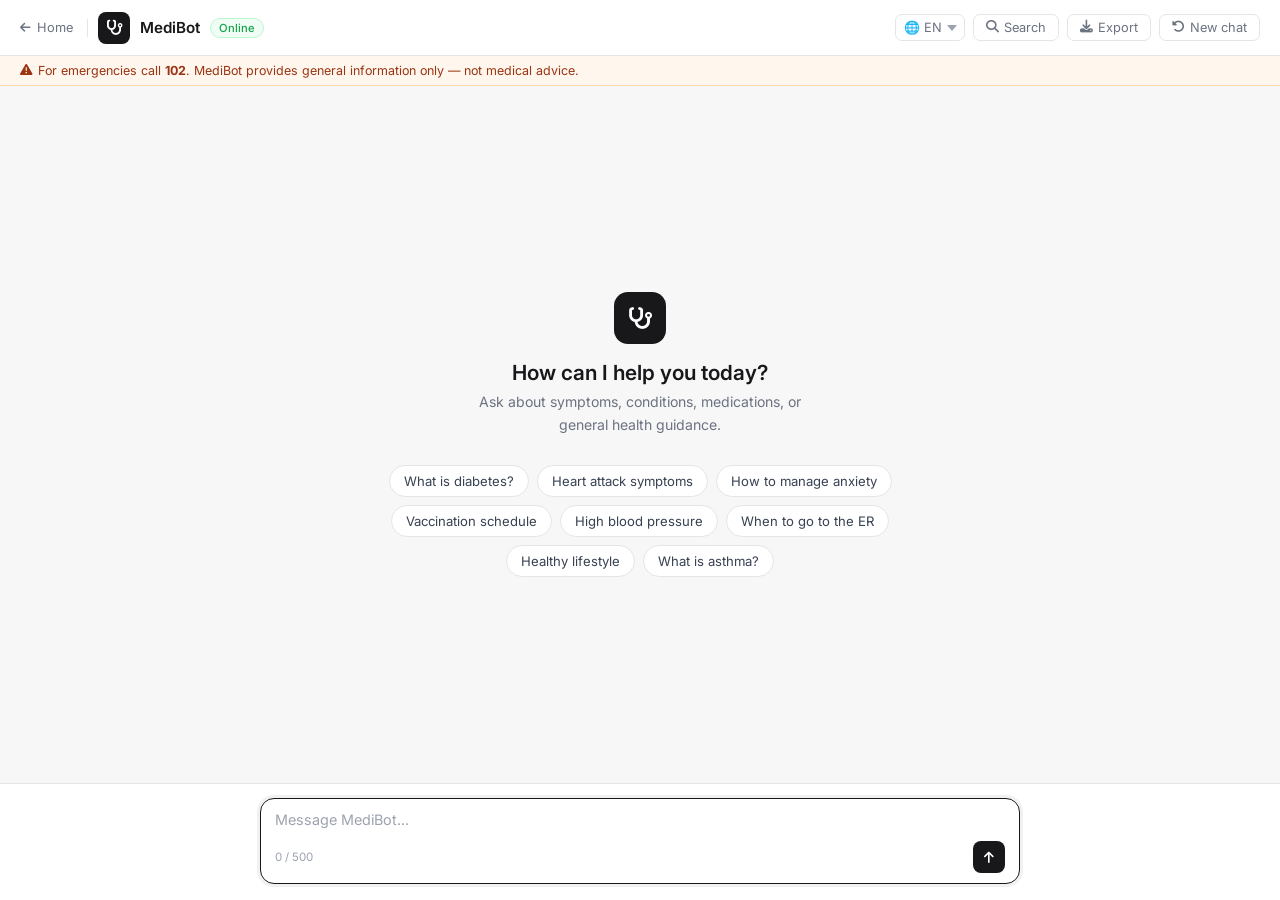
==== commit 98cdcbea: "#5" ====
--- a/templates/chat.html
+++ b/templates/chat.html
@@ -4,6 +4,11 @@
     <meta charset="UTF-8">
     <meta name="viewport" content="width=device-width, initial-scale=1.0">
     <title>MediBot</title>
+    <meta name="theme-color" content="#ffffff">
+    <meta name="description" content="MediBot — Ask about symptoms, conditions, medications, and more. Get clear, reliable health information instantly.">
+    <link rel="icon" type="image/svg+xml" href="/static/favicon.svg">
+    <link rel="manifest" href="/static/manifest.json">
+    <link rel="stylesheet" href="/static/style.css" media="print">
     <link href="https://fonts.googleapis.com/css2?family=Inter:wght@400;500;600&display=swap" rel="stylesheet">
     <link rel="stylesheet" href="https://cdnjs.cloudflare.com/ajax/libs/font-awesome/6.4.0/css/all.min.css">
     <style>
@@ -85,6 +90,39 @@
             color: #18181b;
             border-color: #d1d5db;
         }
+
+        /* Search bar */
+        .search-bar {
+            display: none;
+            background: #fff;
+            border-bottom: 1px solid #e5e5e5;
+            padding: 8px 20px;
+            gap: 8px;
+            align-items: center;
+            flex-shrink: 0;
+        }
+        .search-bar.open { display: flex; }
+        .search-input {
+            flex: 1;
+            border: 1px solid #e5e5e5;
+            border-radius: 7px;
+            padding: 6px 12px;
+            font-size: 0.83rem;
+            font-family: 'Inter', sans-serif;
+            outline: none;
+            background: #f7f7f8;
+            color: #1a1a1a;
+            transition: border-color 0.15s;
+        }
+        .search-input:focus { border-color: #18181b; background: #fff; }
+        .search-meta { font-size: 0.75rem; color: #9ca3af; white-space: nowrap; }
+        .search-close {
+            background: none; border: none; cursor: pointer;
+            color: #9ca3af; font-size: 14px; padding: 4px;
+            transition: color 0.15s;
+        }
+        .search-close:hover { color: #18181b; }
+        .bubble.highlight { background: #fef9c3 !important; border-color: #fde047 !important; }
 
         /* Emergency strip */
         .emergency-strip {
@@ -296,6 +334,33 @@
             0%, 60%, 100% { transform: translateY(0); }
             30% { transform: translateY(-6px); }
         }
+
+        /* Autocomplete */
+        .autocomplete {
+            position: absolute;
+            bottom: calc(100% + 6px);
+            left: 0; right: 0;
+            background: #fff;
+            border: 1px solid #e5e5e5;
+            border-radius: 10px;
+            box-shadow: 0 4px 16px rgba(0,0,0,0.08);
+            overflow: hidden;
+            z-index: 50;
+            display: none;
+        }
+        .autocomplete.open { display: block; }
+        .ac-item {
+            padding: 9px 14px;
+            font-size: 0.83rem;
+            color: #374151;
+            cursor: pointer;
+            display: flex;
+            align-items: center;
+            gap: 8px;
+            transition: background 0.1s;
+        }
+        .ac-item:hover, .ac-item.active { background: #f4f4f5; }
+        .ac-item i { color: #9ca3af; font-size: 0.75rem; }
 
         /* Input area */
         .input-area {
@@ -373,6 +438,61 @@
 
         .send-btn:hover:not(:disabled) { background: #374151; }
         .send-btn:disabled { background: #d1d5db; cursor: not-allowed; }
+
+        /* Follow-up chips */
+        .followup-chips {
+            display: flex;
+            flex-wrap: wrap;
+            gap: 6px;
+            padding: 4px 0 8px 46px;
+        }
+        .followup-chip {
+            background: #f4f4f5;
+            border: 1px solid #e5e5e5;
+            border-radius: 16px;
+            padding: 5px 12px;
+            font-size: 0.76rem;
+            color: #374151;
+            cursor: pointer;
+            font-family: 'Inter', sans-serif;
+            transition: all 0.15s;
+        }
+        .followup-chip:hover {
+            background: #18181b;
+            color: #fff;
+            border-color: #18181b;
+        }
+
+        /* Language selector */
+        .lang-select {
+            background: none;
+            border: 1px solid #e5e5e5;
+            border-radius: 7px;
+            padding: 5px 8px;
+            font-size: 0.8rem;
+            color: #6b7280;
+            cursor: pointer;
+            font-family: 'Inter', sans-serif;
+            transition: all 0.15s;
+            appearance: none;
+            -webkit-appearance: none;
+            background-image: url("data:image/svg+xml,%3Csvg xmlns='http://www.w3.org/2000/svg' width='10' height='6'%3E%3Cpath d='M0 0l5 6 5-6z' fill='%239ca3af'/%3E%3C/svg%3E");
+            background-repeat: no-repeat;
+            background-position: right 7px center;
+            padding-right: 22px;
+        }
+        .lang-select:hover { background-color: #f4f4f5; color: #18181b; border-color: #d1d5db; }
+
+        /* Translating spinner on bubble */
+        .bubble.translating::after {
+            content: ' ···';
+            color: #9ca3af;
+            font-size: 0.8em;
+            animation: ellipsis 1s infinite;
+        }
+        @keyframes ellipsis {
+            0%,100% { opacity: 0.3; } 50% { opacity: 1; }
+        }
 
         /* Scroll to top */
         #scrollTopBtn {
@@ -417,20 +537,46 @@
 
     <!-- Top bar -->
     <div class="topbar">
+        <a href="/" style="display:flex;align-items:center;gap:6px;text-decoration:none;color:#6b7280;font-size:0.8rem;margin-right:4px;transition:color 0.15s;" onmouseover="this.style.color='#18181b'" onmouseout="this.style.color='#6b7280'">
+            <i class="fas fa-arrow-left" style="font-size:0.75rem;"></i> Home
+        </a>
+        <div style="width:1px;height:18px;background:#e5e5e5;"></div>
         <div class="topbar-logo"><i class="fas fa-stethoscope"></i></div>
         <span class="topbar-title">MediBot</span>
         <span class="topbar-badge">Online</span>
         <div class="topbar-actions">
+            <select class="lang-select" id="langSelect" title="Language">
+                <option value="en">🌐 EN</option>
+                <option value="hi">🇮🇳 HI</option>
+                <option value="es">🇪🇸 ES</option>
+                <option value="fr">🇫🇷 FR</option>
+                <option value="ar">🇸🇦 AR</option>
+                <option value="zh">🇨🇳 ZH</option>
+            </select>
+            <button class="topbar-btn" id="searchToggleBtn" title="Search chat (Ctrl+F)">
+                <i class="fas fa-magnifying-glass"></i> <span data-i18n="search">Search</span>
+            </button>
+            <button class="topbar-btn" id="exportBtn">
+                <i class="fas fa-download"></i> <span data-i18n="export">Export</span>
+            </button>
             <button class="topbar-btn" id="clearChatBtn">
-                <i class="fas fa-rotate-left"></i> New chat
+                <i class="fas fa-rotate-left"></i> <span data-i18n="newChat">New chat</span>
             </button>
         </div>
     </div>
 
+    <!-- Search bar -->
+    <div class="search-bar" id="searchBar">
+        <i class="fas fa-magnifying-glass" style="color:#9ca3af;font-size:13px;"></i>
+        <input type="text" class="search-input" id="searchInput" placeholder="Search messages...">
+        <span class="search-meta" id="searchMeta"></span>
+        <button class="search-close" id="searchClose"><i class="fas fa-xmark"></i></button>
+    </div>
+
     <!-- Emergency strip -->
     <div class="emergency-strip">
         <i class="fas fa-triangle-exclamation"></i>
-        For emergencies call <strong>911</strong>. MediBot provides general information only — not medical advice.
+        <span data-i18n="emergency">For emergencies call <strong>102</strong>. MediBot provides general information only — not medical advice.</span>
     </div>
 
     <!-- Chat area -->
@@ -439,8 +585,8 @@
         <!-- Empty / welcome state -->
         <div class="empty-state" id="emptyState">
             <div class="empty-icon"><i class="fas fa-stethoscope"></i></div>
-            <h2>How can I help you today?</h2>
-            <p>Ask about symptoms, conditions, medications, or general health guidance.</p>
+            <h2 data-i18n="welcomeTitle">How can I help you today?</h2>
+            <p data-i18n="welcomeSub">Ask about symptoms, conditions, medications, or general health guidance.</p>
             <div class="chips">
                 <button class="chip" onclick="sendSuggestion('What is diabetes?')">What is diabetes?</button>
                 <button class="chip" onclick="sendSuggestion('Heart attack symptoms')">Heart attack symptoms</button>
@@ -467,8 +613,9 @@
     <!-- Input area -->
     <div class="input-area">
         <form id="msgForm">
-            <div class="input-box">
-                <textarea class="msg-input" id="msgInput" placeholder="Message MediBot..." rows="1" maxlength="500"></textarea>
+            <div class="input-box" style="position:relative;">
+                <div class="autocomplete" id="autocomplete"></div>
+                <textarea class="msg-input" id="msgInput" placeholder="Message MediBot..." data-i18n-placeholder="placeholder" rows="1" maxlength="500"></textarea>
                 <div class="input-footer">
                     <span class="char-count" id="charCount">0 / 500</span>
                     <button type="submit" class="send-btn" id="sendBtn">
@@ -508,6 +655,59 @@
                     chatArea.find('.message-row').remove();
                     emptyState.show();
                 });
+            });
+
+            // Autocomplete
+            const ac = $('#autocomplete');
+            let acActive = -1;
+            let acTimer;
+
+            msgInput.on('input.ac', function () {
+                clearTimeout(acTimer);
+                const val = $(this).val().trim();
+                if (val.length < 2) { ac.removeClass('open').empty(); return; }
+                acTimer = setTimeout(() => {
+                    $.get('/search', { q: val }, function (results) {
+                        ac.empty();
+                        if (!results.length) { ac.removeClass('open'); return; }
+                        results.forEach(r => {
+                            ac.append(`<div class="ac-item" data-val="${r}"><i class="fas fa-magnifying-glass"></i>${r}</div>`);
+                        });
+                        ac.addClass('open');
+                        acActive = -1;
+                    });
+                }, 200);
+            });
+
+            ac.on('click', '.ac-item', function () {
+                msgInput.val($(this).data('val'));
+                ac.removeClass('open').empty();
+                msgInput.focus();
+            });
+
+            msgInput.on('keydown.ac', function (e) {
+                const items = ac.find('.ac-item');
+                if (!ac.hasClass('open') || !items.length) return;
+                if (e.key === 'ArrowDown') {
+                    e.preventDefault();
+                    acActive = Math.min(acActive + 1, items.length - 1);
+                    items.removeClass('active').eq(acActive).addClass('active');
+                } else if (e.key === 'ArrowUp') {
+                    e.preventDefault();
+                    acActive = Math.max(acActive - 1, 0);
+                    items.removeClass('active').eq(acActive).addClass('active');
+                } else if (e.key === 'Enter' && acActive >= 0) {
+                    e.preventDefault();
+                    msgInput.val(items.eq(acActive).data('val'));
+                    ac.removeClass('open').empty();
+                    acActive = -1;
+                } else if (e.key === 'Escape') {
+                    ac.removeClass('open').empty();
+                }
+            });
+
+            $(document).on('click.ac', function (e) {
+                if (!$(e.target).closest('.input-box').length) ac.removeClass('open').empty();
             });
 
             // Textarea auto-resize + counter
@@ -578,7 +778,52 @@
                 `);
 
                 typingRow.before(row);
+
+                // Add follow-up chips for bot messages (not silent/history)
+                if (sender === 'bot' && !silent) {
+                    // Translate if non-English
+                    if (currentLang !== 'en') {
+                        const bubble = row.find('.bubble');
+                        const plainText = bubble.text().trim();
+                        bubble.data('original', plainText).addClass('translating');
+                        translateText(plainText, currentLang).then(translated => {
+                            bubble.removeClass('translating').text(translated);
+                        });
+                    } else {
+                        row.find('.bubble').data('original', row.find('.bubble').text().trim());
+                    }
+                    const chips = getFollowUps(content);
+                    if (chips.length) {
+                        const chipHtml = chips.map(c =>
+                            `<button class="followup-chip">${c}</button>`
+                        ).join('');
+                        const chipRow = $(`<div class="followup-chips">${chipHtml}</div>`);
+                        typingRow.before(chipRow);
+                    }
+                }
+
                 if (!silent) scrollBottom();
+            }
+
+            // Follow-up chip click
+            chatArea.on('click', '.followup-chip', function () {
+                const q = $(this).text();
+                $(this).closest('.followup-chips').remove();
+                sendMessage(q);
+            });
+
+            function getFollowUps(content) {
+                const c = content.toLowerCase();
+                if (c.includes('diabetes'))    return ['What causes diabetes?', 'Diabetes diet tips', 'Diabetes complications'];
+                if (c.includes('heart'))       return ['Heart attack warning signs', 'How to lower blood pressure', 'Heart-healthy diet'];
+                if (c.includes('anxiety') || c.includes('depression')) return ['Anxiety vs panic attack', 'When to see a therapist', 'Stress management tips'];
+                if (c.includes('vaccine') || c.includes('vaccination')) return ['Vaccine side effects', 'Adult vaccine schedule', 'Are vaccines safe?'];
+                if (c.includes('blood pressure') || c.includes('hypertension')) return ['Normal blood pressure range', 'Foods to avoid with hypertension', 'Blood pressure medications'];
+                if (c.includes('asthma'))      return ['Asthma triggers', 'Asthma vs COPD', 'Asthma inhalers explained'];
+                if (c.includes('cancer'))      return ['Cancer screening guidelines', 'Cancer warning signs', 'Cancer prevention tips'];
+                if (c.includes('sleep'))       return ['Sleep apnea symptoms', 'How to improve sleep', 'Insomnia causes'];
+                if (c.includes('pain'))        return ['When is pain serious?', 'Pain management options', 'When to see a doctor for pain'];
+                return ['Tell me more', 'What are the symptoms?', 'When should I see a doctor?'];
             }
 
             function formatMsg(text) {
@@ -624,7 +869,86 @@
             chatArea.on('scroll', function () {
                 scrollTopBtn.toggleClass('visible', chatArea.scrollTop() > 200);
             });
-            scrollTopBtn.on('click', () => chatArea.animate({ scrollTop: 0 }, 350));
+            // Export chat
+            $('#exportBtn').on('click', function () {
+                const lines = [];
+                chatArea.find('.message-row').each(function () {
+                    const sender = $(this).hasClass('user') ? 'You' : 'MediBot';
+                    const text = $(this).find('.bubble').clone()
+                        .find('strong').each(function(){ $(this).replaceWith($(this).text()); }).end()
+                        .text().trim();
+                    lines.push(sender + ':\n' + text + '\n');
+                });
+                if (!lines.length) return;
+                const blob = new Blob(['MediBot Chat Export\n\n' + lines.join('\n')], { type: 'text/plain' });
+                const a = document.createElement('a');
+                a.href = URL.createObjectURL(blob);
+                a.download = 'medibot-chat.txt';
+                a.click();
+            });
+
+        // Ctrl+K focuses input
+            document.addEventListener('keydown', function (e) {
+                if ((e.ctrlKey || e.metaKey) && e.key === 'k') {
+                    e.preventDefault();
+                    msgInput.focus();
+                }
+                // Ctrl+F opens search
+                if ((e.ctrlKey || e.metaKey) && e.key === 'f') {
+                    e.preventDefault();
+                    openSearch();
+                }
+                // Escape closes search
+                if (e.key === 'Escape') closeSearch();
+            });
+
+            // Search toggle
+            $('#searchToggleBtn').on('click', openSearch);
+            $('#searchClose').on('click', closeSearch);
+
+            function openSearch() {
+                $('#searchBar').addClass('open');
+                $('#searchInput').focus();
+            }
+
+            function closeSearch() {
+                $('#searchBar').removeClass('open');
+                $('#searchInput').val('');
+                $('#searchMeta').text('');
+                chatArea.find('.bubble').removeClass('highlight');
+            }
+
+            let matchIndex = 0;
+            let matches = [];
+
+            $('#searchInput').on('input', function () {
+                const q = $(this).val().trim().toLowerCase();
+                chatArea.find('.bubble').removeClass('highlight');
+                matches = [];
+                matchIndex = 0;
+                if (!q) { $('#searchMeta').text(''); return; }
+                chatArea.find('.bubble').each(function () {
+                    if ($(this).text().toLowerCase().includes(q)) {
+                        $(this).addClass('highlight');
+                        matches.push($(this));
+                    }
+                });
+                if (matches.length) {
+                    $('#searchMeta').text('1 of ' + matches.length);
+                    matches[0][0].scrollIntoView({ behavior: 'smooth', block: 'center' });
+                } else {
+                    $('#searchMeta').text('No results');
+                }
+            });
+
+            // Enter to cycle through matches
+            $('#searchInput').on('keydown', function (e) {
+                if (e.key === 'Enter' && matches.length) {
+                    matchIndex = (matchIndex + 1) % matches.length;
+                    $('#searchMeta').text((matchIndex + 1) + ' of ' + matches.length);
+                    matches[matchIndex][0].scrollIntoView({ behavior: 'smooth', block: 'center' });
+                }
+            });
 
             msgInput.focus();
         });
@@ -633,6 +957,133 @@
             $('#msgInput').val(msg).trigger('input');
             $('#msgForm').submit();
         }
+
+        // ── i18n + Translation ──────────────────────────────────────
+        const I18N = {
+            en: {
+                welcomeTitle: 'How can I help you today?',
+                welcomeSub: 'Ask about symptoms, conditions, medications, or general health guidance.',
+                placeholder: 'Message MediBot...',
+                search: 'Search',
+                export: 'Export',
+                newChat: 'New chat',
+                emergency: 'For emergencies call <strong>102</strong>. MediBot provides general information only — not medical advice.',
+                translating: 'Translating...'
+            },
+            hi: {
+                welcomeTitle: 'आज मैं आपकी कैसे मदद कर सकता हूँ?',
+                welcomeSub: 'लक्षण, बीमारियाँ, दवाइयाँ या सामान्य स्वास्थ्य जानकारी के बारे में पूछें।',
+                placeholder: 'MediBot को संदेश भेजें...',
+                search: 'खोजें',
+                export: 'निर्यात',
+                newChat: 'नई चैट',
+                emergency: 'आपातकाल के लिए <strong>102</strong> पर कॉल करें। MediBot केवल सामान्य जानकारी प्रदान करता है।',
+                translating: 'अनुवाद हो रहा है...'
+            },
+            es: {
+                welcomeTitle: '¿Cómo puedo ayudarte hoy?',
+                welcomeSub: 'Pregunta sobre síntomas, enfermedades, medicamentos o salud general.',
+                placeholder: 'Escribe a MediBot...',
+                search: 'Buscar',
+                export: 'Exportar',
+                newChat: 'Nuevo chat',
+                emergency: 'Para emergencias llama al <strong>102</strong>. MediBot solo proporciona información general.',
+                translating: 'Traduciendo...'
+            },
+            fr: {
+                welcomeTitle: 'Comment puis-je vous aider aujourd\'hui ?',
+                welcomeSub: 'Posez des questions sur les symptômes, maladies, médicaments ou la santé générale.',
+                placeholder: 'Écrire à MediBot...',
+                search: 'Rechercher',
+                export: 'Exporter',
+                newChat: 'Nouveau chat',
+                emergency: 'Pour les urgences, appelez le <strong>102</strong>. MediBot fournit des informations générales uniquement.',
+                translating: 'Traduction...'
+            },
+            ar: {
+                welcomeTitle: 'كيف يمكنني مساعدتك اليوم؟',
+                welcomeSub: 'اسأل عن الأعراض والأمراض والأدوية أو الإرشادات الصحية العامة.',
+                placeholder: 'أرسل رسالة إلى MediBot...',
+                search: 'بحث',
+                export: 'تصدير',
+                newChat: 'محادثة جديدة',
+                emergency: 'للطوارئ اتصل بـ <strong>102</strong>. يقدم MediBot معلومات عامة فقط.',
+                translating: 'جارٍ الترجمة...'
+            },
+            zh: {
+                welcomeTitle: '今天我能帮您什么？',
+                welcomeSub: '询问症状、疾病、药物或一般健康指导。',
+                placeholder: '给 MediBot 发消息...',
+                search: '搜索',
+                export: '导出',
+                newChat: '新对话',
+                emergency: '紧急情况请拨打 <strong>102</strong>。MediBot 仅提供一般信息。',
+                translating: '翻译中...'
+            }
+        };
+
+        let currentLang = localStorage.getItem('medibot-lang') || 'en';
+
+        function applyLang(lang) {
+            currentLang = lang;
+            localStorage.setItem('medibot-lang', lang);
+            const t = I18N[lang] || I18N.en;
+            // Update all data-i18n elements
+            $('[data-i18n]').each(function () {
+                const key = $(this).data('i18n');
+                if (t[key] !== undefined) $(this).html(t[key]);
+            });
+            // Update placeholders
+            $('[data-i18n-placeholder]').each(function () {
+                const key = $(this).data('i18n-placeholder');
+                if (t[key] !== undefined) $(this).attr('placeholder', t[key]);
+            });
+            // RTL for Arabic
+            $('body').attr('dir', lang === 'ar' ? 'rtl' : 'ltr');
+        }
+
+        async function translateText(text, targetLang) {
+            if (targetLang === 'en') return text;
+            try {
+                const res = await fetch(
+                    `https://api.mymemory.translated.net/get?q=${encodeURIComponent(text.slice(0, 500))}&langpair=en|${targetLang}`
+                );
+                const data = await res.json();
+                if (data.responseStatus === 200) return data.responseData.translatedText;
+            } catch (e) {}
+            return text; // fallback to original
+        }
+
+        // Init language
+        $('#langSelect').val(currentLang);
+        applyLang(currentLang);
+
+        $('#langSelect').on('change', async function () {
+            const lang = $(this).val();
+            applyLang(lang);
+            // Translate existing bot bubbles
+            if (lang !== 'en') {
+                const botBubbles = chatArea.find('.message-row.bot .bubble');
+                for (const el of botBubbles.toArray()) {
+                    const $el = $(el);
+                    const original = $el.data('original') || $el.text().trim();
+                    $el.data('original', original);
+                    $el.addClass('translating');
+                    const translated = await translateText(original, lang);
+                    $el.removeClass('translating').text(translated);
+                }
+            } else {
+                // Restore originals
+                chatArea.find('.message-row.bot .bubble').each(function () {
+                    const orig = $(this).data('original');
+                    if (orig) $(this).text(orig);
+                });
+            }
+        });
+
+        if ('serviceWorker' in navigator) {
+            navigator.serviceWorker.register('/static/sw.js');
+        }
     </script>
 </body>
 </html>
--- a/static/style.css
+++ b/static/style.css
@@ -0,0 +1,131 @@
+/* Additional CSS for MediBot - Medical Chatbot */
+/* The main styling is now embedded in the HTML template */
+
+/* Custom medical-themed colors and utilities */
+:root {
+    --medical-primary: #2c5aa0;
+    --medical-secondary: #4a90e2;
+    --medical-success: #28a745;
+    --medical-danger: #dc3545;
+    --medical-warning: #ffc107;
+    --medical-info: #17a2b8;
+}
+
+/* Additional responsive utilities */
+@media (max-width: 480px) {
+    .chat-container {
+        margin: 5px;
+        height: 98vh;
+        border-radius: 10px;
+    }
+    
+    .chat-header {
+        padding: 10px 15px;
+    }
+    
+    .bot-info h3 {
+        font-size: 1.1rem;
+    }
+    
+    .suggestion-btn {
+        font-size: 0.8rem;
+        padding: 6px 12px;
+    }
+}
+
+/* Print styles for medical information */
+@media print {
+    * { box-shadow: none !important; animation: none !important; }
+
+    body { background: #fff; color: #000; font-family: Georgia, serif; }
+
+    /* Hide everything except messages */
+    .topbar, .emergency-strip, .input-area,
+    .empty-state, .typing-row, .msg-actions,
+    .followup-chips, .message-actions,
+    #scrollTopBtn, .search-bar { display: none !important; }
+
+    /* Print header */
+    .chat-area::before {
+        content: "MediBot — Chat Export";
+        display: block;
+        font-size: 1.1rem;
+        font-weight: bold;
+        border-bottom: 2px solid #000;
+        padding-bottom: 8px;
+        margin-bottom: 16px;
+    }
+
+    .chat-area { padding: 0; overflow: visible; }
+
+    /* Show all messages cleanly */
+    .message-row { page-break-inside: avoid; margin-bottom: 14px; }
+    .message-row.user { align-items: flex-start; }
+
+    .message-row.user .bubble::before { content: "You: "; font-weight: bold; }
+    .message-row.bot  .bubble::before { content: "MediBot: "; font-weight: bold; }
+
+    .bubble {
+        background: none !important;
+        border: none !important;
+        color: #000 !important;
+        padding: 0 !important;
+        max-width: 100% !important;
+        font-size: 10pt;
+        line-height: 1.5;
+    }
+
+    .msg-time { color: #666; font-size: 8pt; }
+
+    /* Page footer */
+    @page {
+        margin: 2cm;
+        @bottom-center {
+            content: "MediBot — For educational purposes only. Not a substitute for medical advice.";
+            font-size: 8pt;
+            color: #666;
+        }
+    }
+}
+
+/* Accessibility improvements */
+.message-content:focus,
+.suggestion-btn:focus,
+.send-button:focus,
+.message-input:focus {
+    outline: 2px solid var(--medical-primary);
+    outline-offset: 2px;
+}
+
+/* High contrast mode support */
+@media (prefers-contrast: high) {
+    .chat-container {
+        border: 2px solid #000;
+    }
+    
+    .message.bot .message-content {
+        border: 2px solid #000;
+    }
+    
+    .message.user .message-content {
+        background: #000;
+        color: #fff;
+    }
+}
+
+/* Reduced motion support */
+@media (prefers-reduced-motion: reduce) {
+    .message,
+    .typing-dot,
+    .status-indicator,
+    .send-button,
+    .suggestion-btn {
+        animation: none;
+        transition: none;
+    }
+}
+
+/* Dark mode support (future enhancement) */
+@media (prefers-color-scheme: dark) {
+    /* Dark mode styles can be added here if needed */
+}
